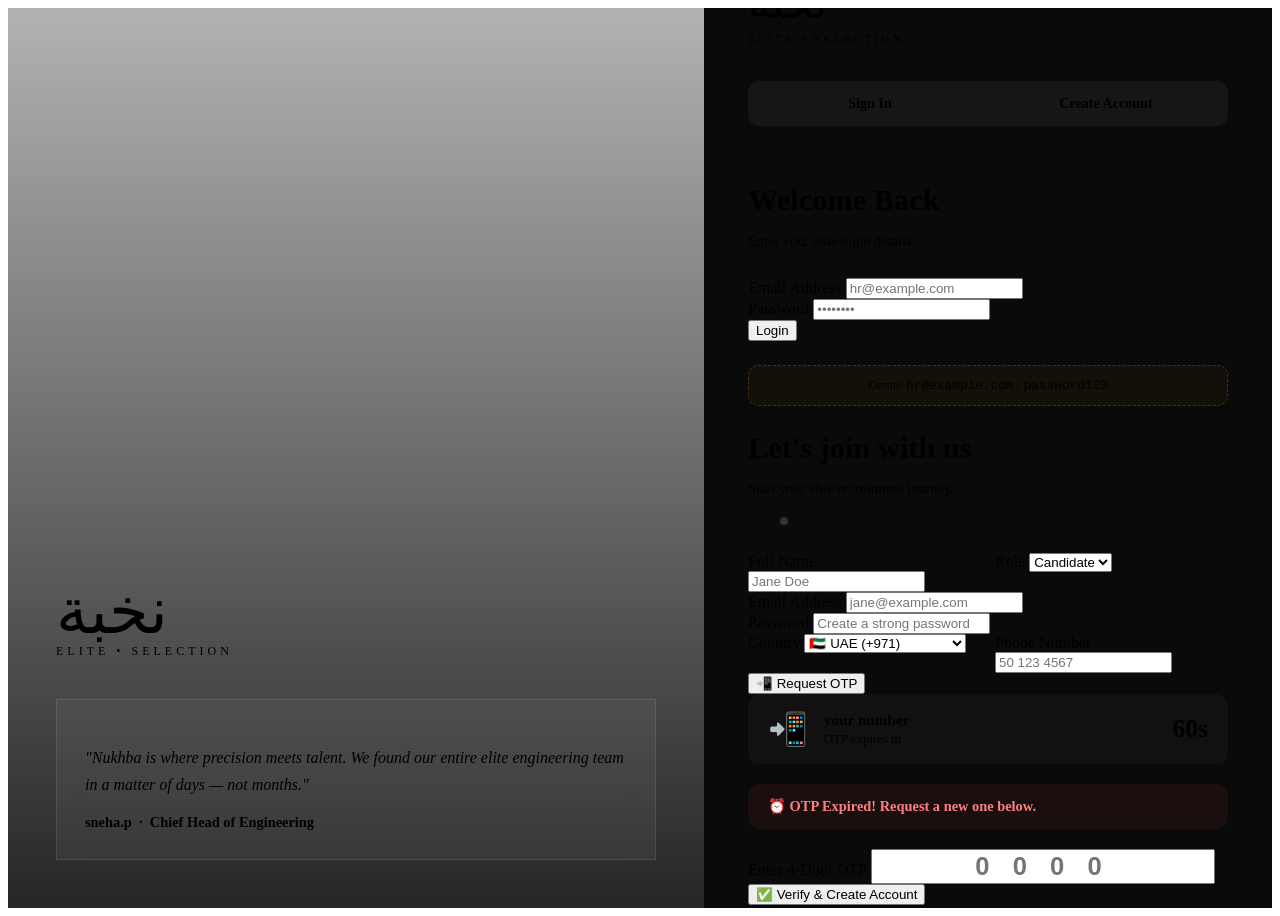
==== frontend/web/index.html @ b99f59ed "Cleanup: Removed obsolete Streamlit files, temp files & root DB. Synced testimonial update to HTML f" ====
<!DOCTYPE html>
<html lang="en">
<head>
  <meta charset="UTF-8" />
  <meta name="viewport" content="width=device-width, initial-scale=1.0" />
  <title>Nukhba Elite — Sign In</title>
  <meta name="description" content="Nukhba Elite Recruitment — the world's most sophisticated talent intelligence platform." />
  <link rel="stylesheet" href="/web/css/style.css" />
  <style>
    body { display: flex; height: 100vh; overflow: hidden; }

    /* ─── LEFT PANE ─── */
    .split-left {
      flex: 1.4;
      background: url('/nukhba_bg.png') center/cover no-repeat;
      position: relative;
      display: flex;
      flex-direction: column;
      justify-content: flex-end;
      padding: 48px;
    }
    .split-left::after {
      content: '';
      position: absolute;
      inset: 0;
      background: linear-gradient(to bottom, rgba(0,0,0,0.3) 0%, rgba(0,0,0,0.85) 100%);
    }
    .left-content { position: relative; z-index: 1; }
    .left-logo { font-family: 'Amiri', serif; font-size: 4rem; color: var(--gold); line-height: 1; }
    .left-sub   { letter-spacing: 4px; font-size: 0.75rem; color: var(--text-dim); margin-bottom: 40px; }
    .testimonial {
      background: rgba(255,255,255,0.05);
      backdrop-filter: blur(12px);
      border: 1px solid rgba(255,255,255,0.1);
      border-radius: var(--radius);
      padding: 28px;
    }
    .testimonial p { font-size: 1rem; line-height: 1.7; color: var(--text); font-style: italic; }
    .testimonial-author { margin-top: 16px; color: var(--gold); font-weight: 700; font-size: 0.9rem; }

    /* ─── RIGHT PANE ─── */
    .split-right {
      width: 480px;
      min-width: 420px;
      background: #0a0a0a;
      display: flex;
      flex-direction: column;
      justify-content: center;
      padding: 48px 44px;
      overflow-y: auto;
      border-left: 1px solid var(--border);
    }
    .right-logo { font-family: 'Amiri', serif; font-size: 2.8rem; color: var(--gold); margin-bottom: 4px; }
    .right-sub  { font-size: 0.72rem; letter-spacing: 3px; color: var(--text-dim); margin-bottom: 36px; }

    /* ─── TABS ─── */
    .tab-bar {
      display: flex;
      background: #161616;
      border-radius: 12px;
      padding: 4px;
      margin-bottom: 32px;
      border: 1px solid var(--border);
    }
    .tab {
      flex: 1;
      padding: 10px;
      text-align: center;
      border-radius: 9px;
      cursor: pointer;
      font-size: 0.88rem;
      font-weight: 600;
      color: var(--text-dim);
      transition: all 0.25s;
    }
    .tab.active {
      background: linear-gradient(135deg, var(--gold), var(--gold-light));
      color: #000;
    }

    /* ─── OTP BANNER ─── */
    .otp-banner {
      display: flex;
      align-items: center;
      gap: 16px;
      background: #111;
      border: 1px solid var(--gold);
      border-radius: 12px;
      padding: 16px 20px;
      margin-bottom: 20px;
    }
    .otp-banner .otp-icon { font-size: 2rem; }
    .otp-banner .otp-info { flex: 1; }
    .otp-banner .otp-info small { color: var(--text-dim); font-size: 0.8rem; }
    .otp-banner .otp-info strong { color: var(--gold); font-size: 0.95rem; }
    #otp-timer {
      font-size: 1.6rem;
      font-weight: 900;
      color: var(--gold);
      font-variant-numeric: tabular-nums;
      min-width: 52px;
      text-align: right;
    }
    .otp-expired-banner {
      background: rgba(229,62,62,0.08);
      border: 1px solid var(--danger);
      border-radius: 12px;
      padding: 14px 20px;
      color: #fc8181;
      font-size: 0.9rem;
      font-weight: 600;
      margin-bottom: 20px;
    }

    /* ─── 2-COL GRID ─── */
    .form-cols { display: grid; grid-template-columns: 1fr 1fr; gap: 14px; }

    /* ─── PHONE ROW ─── */
    .phone-row { display: flex; gap: 10px; }
    .phone-row select { flex: 0 0 160px; }
    .phone-row input  { flex: 1; }

    /* ─── STEP DOTS ─── */
    .steps {
      display: flex;
      align-items: center;
      gap: 8px;
      margin-bottom: 28px;
    }
    .step-dot {
      width: 8px; height: 8px;
      border-radius: 50%;
      background: #333;
      transition: all 0.3s;
    }
    .step-dot.active { background: var(--gold); width: 24px; border-radius: 4px; }
    .step-dot.done   { background: var(--success); }

    /* ─── DEMO HINT ─── */
    .demo-hint {
      text-align: center;
      margin-top: 24px;
      padding: 12px;
      background: rgba(184,134,11,0.05);
      border: 1px dashed rgba(184,134,11,0.3);
      border-radius: 10px;
      font-size: 0.8rem;
      color: var(--text-dim);
    }
    .demo-hint code { color: var(--gold); background: transparent; }
  </style>
</head>
<body>

<!-- ═══════════════════════════════ LEFT PANE ══════════════════════════════ -->
<div class="split-left">
  <div class="left-content">
    <div class="left-logo">نخبة</div>
    <div class="left-sub">ELITE • SELECTION</div>
    <div class="testimonial">
      <p>"Nukhba is where precision meets talent. We found our entire elite engineering team in a matter of days — not months."</p>
      <div class="testimonial-author">sneha.p &nbsp;·&nbsp; Chief Head of Engineering</div>
    </div>
  </div>
</div>

<!-- ═══════════════════════════════ RIGHT PANE ══════════════════════════════ -->
<div class="split-right">
  <div class="right-logo">نخبة</div>
  <div class="right-sub">ELITE • SELECTION</div>

  <!-- Tab Bar -->
  <div class="tab-bar">
    <div class="tab active" id="tab-signin" onclick="switchTab('signin')">Sign In</div>
    <div class="tab"        id="tab-register" onclick="switchTab('register')">Create Account</div>
  </div>

  <!-- ── SIGN IN FORM ── -->
  <div id="panel-signin">
    <h2 style="font-size:1.9rem;font-weight:900;margin-bottom:6px">Welcome Back</h2>
    <p class="text-dim" style="margin-bottom:28px;font-size:.9rem">Enter your elite login details.</p>

    <div class="form-group">
      <label>Email Address</label>
      <input type="email" id="login-email" placeholder="hr@example.com" />
    </div>
    <div class="form-group">
      <label>Password</label>
      <input type="password" id="login-password" placeholder="••••••••" />
    </div>

    <button class="btn btn-primary" id="btn-login" onclick="doLogin()">Login</button>

    <div class="demo-hint">
      Demo: <code>hr@example.com</code> / <code>password123</code>
    </div>
  </div>

  <!-- ── REGISTER — STEP 1 ── -->
  <div id="panel-register" class="hidden">
    <h2 style="font-size:1.9rem;font-weight:900;margin-bottom:6px">Let's join with us</h2>
    <p class="text-dim" style="margin-bottom:20px;font-size:.9rem">Start your elite recruitment journey.</p>

    <!-- Step indicator -->
    <div class="steps">
      <div class="step-dot active" id="dot-1"></div>
      <div class="step-dot"        id="dot-2"></div>
    </div>

    <!-- STEP 1 — Profile -->
    <div id="reg-step-1">
      <div class="form-cols">
        <div class="form-group">
          <label>Full Name</label>
          <input type="text" id="reg-name" placeholder="Jane Doe" />
        </div>
        <div class="form-group">
          <label>Role</label>
          <select id="reg-role">
            <option>Candidate</option>
            <option>HR</option>
            <option>Admin</option>
          </select>
        </div>
      </div>
      <div class="form-group">
        <label>Email Address</label>
        <input type="email" id="reg-email" placeholder="jane@example.com" />
      </div>
      <div class="form-group">
        <label>Password</label>
        <input type="password" id="reg-password" placeholder="Create a strong password" />
      </div>

      <div class="form-cols">
        <div class="form-group">
          <label>Country</label>
          <select id="reg-country">
            <option value="United Arab Emirates|+971|🇦🇪">🇦🇪 UAE (+971)</option>
            <option value="Saudi Arabia|+966|🇸🇦">🇸🇦 Saudi Arabia (+966)</option>
            <option value="Qatar|+974|🇶🇦">🇶🇦 Qatar (+974)</option>
            <option value="Oman|+968|🇴🇲">🇴🇲 Oman (+968)</option>
            <option value="Kuwait|+965|🇰🇼">🇰🇼 Kuwait (+965)</option>
            <option value="Bahrain|+973|🇧🇭">🇧🇭 Bahrain (+973)</option>
            <option value="United States|+1|🇺🇸">🇺🇸 USA (+1)</option>
            <option value="United Kingdom|+44|🇬🇧">🇬🇧 UK (+44)</option>
            <option value="India|+91|🇮🇳">🇮🇳 India (+91)</option>
            <option value="Pakistan|+92|🇵🇰">🇵🇰 Pakistan (+92)</option>
            <option value="Jordan|+962|🇯🇴">🇯🇴 Jordan (+962)</option>
          </select>
        </div>
        <div class="form-group">
          <label>Phone Number</label>
          <input type="tel" id="reg-phone" placeholder="50 123 4567" />
        </div>
      </div>

      <button class="btn btn-primary" id="btn-request-otp" onclick="requestOtp()">
        📲 Request OTP
      </button>
    </div>

    <!-- STEP 2 — OTP Verification -->
    <div id="reg-step-2" class="hidden">

      <!-- Active countdown -->
      <div class="otp-banner" id="otp-active">
        <div class="otp-icon">📲</div>
        <div class="otp-info">
          <strong id="otp-phone-display">your number</strong><br>
          <small>OTP expires in</small>
        </div>
        <div id="otp-timer">60s</div>
      </div>

      <!-- Expired -->
      <div class="otp-expired-banner hidden" id="otp-expired">
        ⏰ <strong>OTP Expired!</strong> Request a new one below.
      </div>

      <div class="form-group">
        <label>Enter 4-Digit OTP</label>
        <input type="text" id="otp-input" placeholder="0 0 0 0" maxlength="4"
               style="font-size:1.6rem;letter-spacing:8px;text-align:center;font-weight:900" />
      </div>

      <button class="btn btn-primary"  id="btn-verify"  onclick="verifyOtp()">✅ Verify &amp; Create Account</button>
      <div style="height:10px"></div>
      <div style="display:flex;gap:10px;margin-top:4px">
        <button class="btn btn-ghost" id="btn-resend" onclick="requestOtp(true)" disabled>🔄 Resend OTP</button>
        <button class="btn btn-ghost" onclick="goToStep1()">← Go Back</button>
      </div>
    </div>
  </div>
  <!-- end register -->
</div>

<div id="toast-container"></div>
<script src="/web/js/app.js"></script>
<script>
  // ── Redirect if already logged in ──
  const me = session.get();
  if (me) redirectByRole(me);

  function redirectByRole(u) {
    if (u.role === 'HR' || u.role === 'Admin') window.location.href = '/pages/hr.html';
    else window.location.href = '/pages/candidate.html';
  }

  // ── Tab switch ──
  function switchTab(tab) {
    document.getElementById('panel-signin').classList.toggle('hidden', tab !== 'signin');
    document.getElementById('panel-register').classList.toggle('hidden', tab !== 'register');
    document.getElementById('tab-signin').classList.toggle('active', tab === 'signin');
    document.getElementById('tab-register').classList.toggle('active', tab === 'register');
  }

  // ── Login ──
  async function doLogin() {
    const btn = document.getElementById('btn-login');
    const email = document.getElementById('login-email').value.trim();
    const pwd   = document.getElementById('login-password').value;
    if (!email || !pwd) return showToast('Please fill in all fields', 'error');
    setLoading(btn, true);
    try {
      const user = await api('POST', '/users/login', { name:'', email, password:pwd, role:'' });
      session.set(user);
      showToast(`Welcome back, ${user.name}! 💎`, 'success');
      setTimeout(() => redirectByRole(user), 800);
    } catch(e) {
      showToast(e.message || 'Invalid credentials', 'error');
    } finally { setLoading(btn, false); }
  }

  // ── Request OTP ──
  let regData = {};
  async function requestOtp(isResend = false) {
    const btn = document.getElementById(isResend ? 'btn-resend' : 'btn-request-otp');
    if (!isResend) {
      const name     = document.getElementById('reg-name').value.trim();
      const role     = document.getElementById('reg-role').value;
      const email    = document.getElementById('reg-email').value.trim();
      const password = document.getElementById('reg-password').value;
      const country  = document.getElementById('reg-country').value;
      const phone    = document.getElementById('reg-phone').value.trim();
      const [cName, cCode] = country.split('|');
      if (!name||!email||!password||!phone) return showToast('Please fill all fields', 'error');
      regData = { name, email, password, role, country: `${cName} ${cCode}`, phone: `${cCode}${phone}` };
    }

    setLoading(btn, true);
    try {
      const res = await api('POST', '/users/request-otp', null, { email: regData.email, phone: regData.phone });
      regData._otp = res.otp;
      document.getElementById('otp-phone-display').textContent = regData.phone;

      // Show step 2
      document.getElementById('reg-step-1').classList.add('hidden');
      document.getElementById('reg-step-2').classList.remove('hidden');
      document.getElementById('otp-active').classList.remove('hidden');
      document.getElementById('otp-expired').classList.add('hidden');
      document.getElementById('btn-verify').disabled = false;
      document.getElementById('btn-resend').disabled = true;
      document.getElementById('otp-input').value = '';
      document.getElementById('otp-timer').style.color = 'var(--gold)';

      // Update step dots
      document.getElementById('dot-1').classList.remove('active');
      document.getElementById('dot-1').classList.add('done');
      document.getElementById('dot-2').classList.add('active');

      startOtpCountdown(60, () => {});
      showToast('OTP sent to ' + regData.phone + ' 📲', 'success');
    } catch(e) {
      showToast('Failed to send OTP: ' + e.message, 'error');
    } finally { setLoading(btn, false); }
  }

  // ── Verify OTP ──
  async function verifyOtp() {
    const btn = document.getElementById('btn-verify');
    const entered = document.getElementById('otp-input').value.trim();
    if (entered.length !== 4) return showToast('Enter the full 4-digit OTP', 'error');
    if (entered !== String(regData._otp)) return showToast('❌ Wrong OTP. Try again or resend.', 'error');

    setLoading(btn, true);
    try {
      const user = await api('POST', '/users/register', regData);
      showToast('🎉 Elite account created! Signing you in...', 'success');
      session.set(user);
      setTimeout(() => redirectByRole(user), 1200);
    } catch(e) {
      showToast(e.message || 'Registration failed', 'error');
    } finally { setLoading(btn, false); }
  }

  function goToStep1() {
    document.getElementById('reg-step-2').classList.add('hidden');
    document.getElementById('reg-step-1').classList.remove('hidden');
    document.getElementById('dot-1').classList.remove('done');
    document.getElementById('dot-1').classList.add('active');
    document.getElementById('dot-2').classList.remove('active');
  }

  // Enter key shortcuts
  document.addEventListener('keydown', e => {
    if (e.key === 'Enter') {
      if (!document.getElementById('panel-signin').classList.contains('hidden')) doLogin();
    }
  });
</script>
</body>
</html>
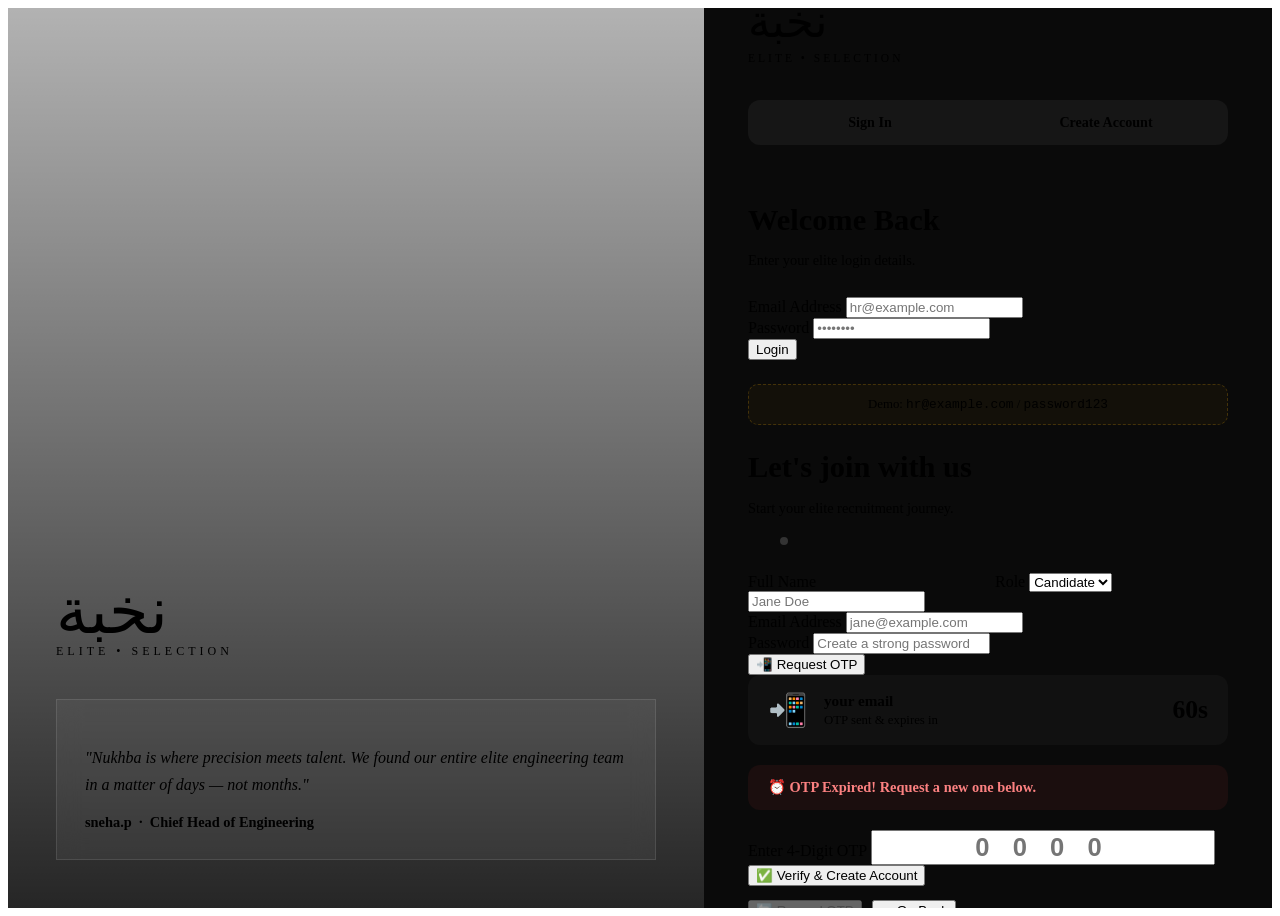
==== commit acb6da0a: "Streamlined Registration: Removed Country and Phone fields for a faster email-only flow 🧼💎🚿🚀" ====
--- a/frontend/web/index.html
+++ b/frontend/web/index.html
@@ -232,29 +232,6 @@
         <input type="password" id="reg-password" placeholder="Create a strong password" />
       </div>
 
-      <div class="form-cols">
-        <div class="form-group">
-          <label>Country</label>
-          <select id="reg-country">
-            <option value="United Arab Emirates|+971|🇦🇪">🇦🇪 UAE (+971)</option>
-            <option value="Saudi Arabia|+966|🇸🇦">🇸🇦 Saudi Arabia (+966)</option>
-            <option value="Qatar|+974|🇶🇦">🇶🇦 Qatar (+974)</option>
-            <option value="Oman|+968|🇴🇲">🇴🇲 Oman (+968)</option>
-            <option value="Kuwait|+965|🇰🇼">🇰🇼 Kuwait (+965)</option>
-            <option value="Bahrain|+973|🇧🇭">🇧🇭 Bahrain (+973)</option>
-            <option value="United States|+1|🇺🇸">🇺🇸 USA (+1)</option>
-            <option value="United Kingdom|+44|🇬🇧">🇬🇧 UK (+44)</option>
-            <option value="India|+91|🇮🇳">🇮🇳 India (+91)</option>
-            <option value="Pakistan|+92|🇵🇰">🇵🇰 Pakistan (+92)</option>
-            <option value="Jordan|+962|🇯🇴">🇯🇴 Jordan (+962)</option>
-          </select>
-        </div>
-        <div class="form-group">
-          <label>Phone Number</label>
-          <input type="tel" id="reg-phone" placeholder="50 123 4567" />
-        </div>
-      </div>
-
       <button class="btn btn-primary" id="btn-request-otp" onclick="requestOtp()">
         📲 Request OTP
       </button>
@@ -267,8 +244,8 @@
       <div class="otp-banner" id="otp-active">
         <div class="otp-icon">📲</div>
         <div class="otp-info">
-          <strong id="otp-phone-display">your number</strong><br>
-          <small>OTP expires in</small>
+          <strong id="otp-email-display">your email</strong><br>
+          <small>OTP sent & expires in</small>
         </div>
         <div id="otp-timer">60s</div>
       </div>
@@ -341,18 +318,15 @@
       const role     = document.getElementById('reg-role').value;
       const email    = document.getElementById('reg-email').value.trim();
       const password = document.getElementById('reg-password').value;
-      const country  = document.getElementById('reg-country').value;
-      const phone    = document.getElementById('reg-phone').value.trim();
-      const [cName, cCode] = country.split('|');
-      if (!name||!email||!password||!phone) return showToast('Please fill all fields', 'error');
-      regData = { name, email, password, role, country: `${cName} ${cCode}`, phone: `${cCode}${phone}` };
+      if (!name||!email||!password) return showToast('Please fill all fields', 'error');
+      regData = { name, email, password, role };
     }
 
     setLoading(btn, true);
     try {
-      const res = await api('POST', '/users/request-otp', null, { email: regData.email, phone: regData.phone });
+      const res = await api('POST', '/users/request-otp', null, { email: regData.email });
       regData._otp = res.otp;
-      document.getElementById('otp-phone-display').textContent = regData.phone;
+      document.getElementById('otp-email-display').textContent = regData.email;
 
       // Show step 2
       document.getElementById('reg-step-1').classList.add('hidden');
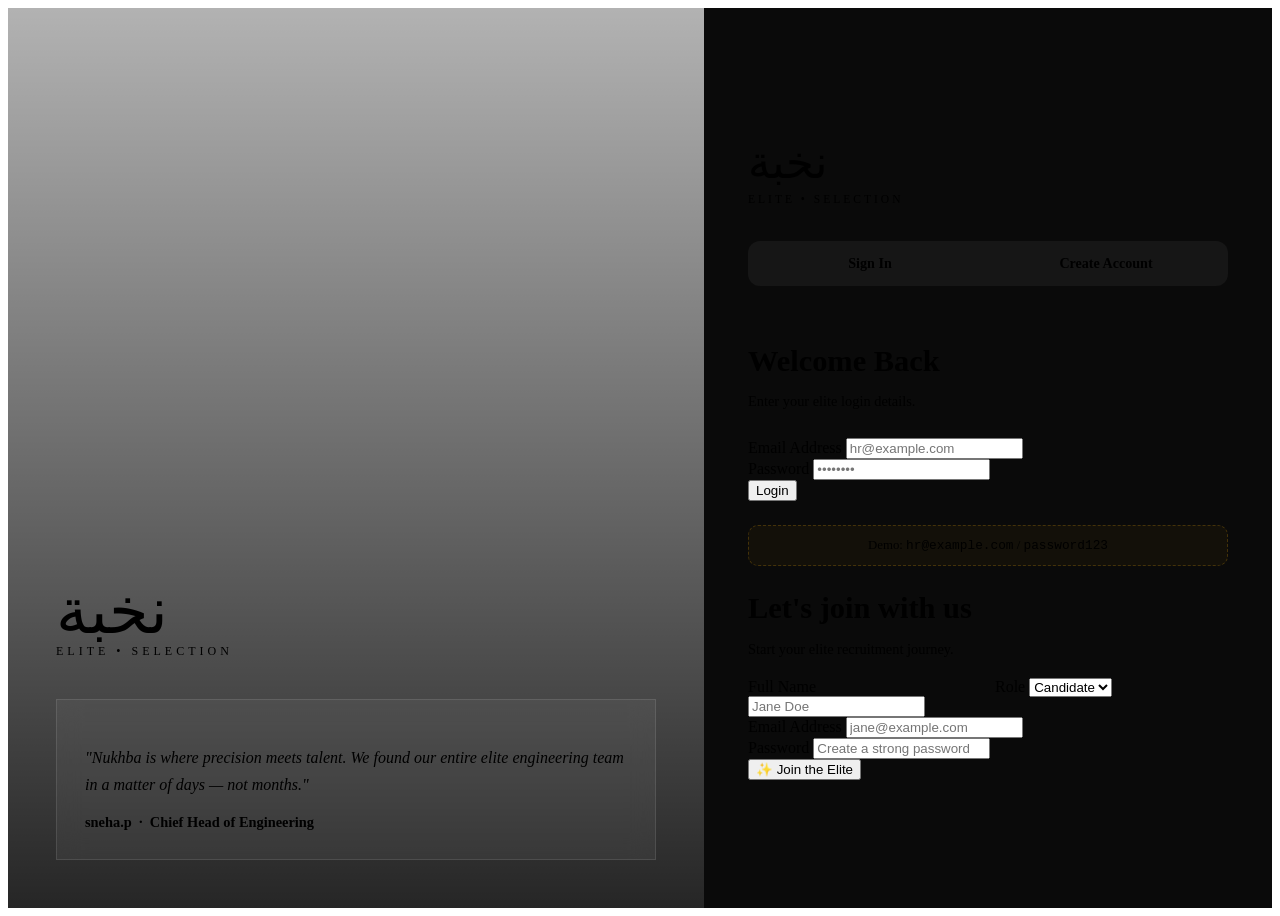
==== commit c4ccd31a: "Ultimate Registration Simplicity: Removed OTP step. Registration is now instant! ⚡💎🧼🚀" ====
--- a/frontend/web/index.html
+++ b/frontend/web/index.html
@@ -200,12 +200,6 @@
   <div id="panel-register" class="hidden">
     <h2 style="font-size:1.9rem;font-weight:900;margin-bottom:6px">Let's join with us</h2>
     <p class="text-dim" style="margin-bottom:20px;font-size:.9rem">Start your elite recruitment journey.</p>
-
-    <!-- Step indicator -->
-    <div class="steps">
-      <div class="step-dot active" id="dot-1"></div>
-      <div class="step-dot"        id="dot-2"></div>
-    </div>
 
     <!-- STEP 1 — Profile -->
     <div id="reg-step-1">
@@ -232,41 +226,9 @@
         <input type="password" id="reg-password" placeholder="Create a strong password" />
       </div>
 
-      <button class="btn btn-primary" id="btn-request-otp" onclick="requestOtp()">
-        📲 Request OTP
+      <button class="btn btn-primary" id="btn-register-direct" onclick="doRegister()">
+        ✨ Join the Elite
       </button>
-    </div>
-
-    <!-- STEP 2 — OTP Verification -->
-    <div id="reg-step-2" class="hidden">
-
-      <!-- Active countdown -->
-      <div class="otp-banner" id="otp-active">
-        <div class="otp-icon">📲</div>
-        <div class="otp-info">
-          <strong id="otp-email-display">your email</strong><br>
-          <small>OTP sent & expires in</small>
-        </div>
-        <div id="otp-timer">60s</div>
-      </div>
-
-      <!-- Expired -->
-      <div class="otp-expired-banner hidden" id="otp-expired">
-        ⏰ <strong>OTP Expired!</strong> Request a new one below.
-      </div>
-
-      <div class="form-group">
-        <label>Enter 4-Digit OTP</label>
-        <input type="text" id="otp-input" placeholder="0 0 0 0" maxlength="4"
-               style="font-size:1.6rem;letter-spacing:8px;text-align:center;font-weight:900" />
-      </div>
-
-      <button class="btn btn-primary"  id="btn-verify"  onclick="verifyOtp()">✅ Verify &amp; Create Account</button>
-      <div style="height:10px"></div>
-      <div style="display:flex;gap:10px;margin-top:4px">
-        <button class="btn btn-ghost" id="btn-resend" onclick="requestOtp(true)" disabled>🔄 Resend OTP</button>
-        <button class="btn btn-ghost" onclick="goToStep1()">← Go Back</button>
-      </div>
     </div>
   </div>
   <!-- end register -->
@@ -309,58 +271,20 @@
     } finally { setLoading(btn, false); }
   }
 
-  // ── Request OTP ──
-  let regData = {};
-  async function requestOtp(isResend = false) {
-    const btn = document.getElementById(isResend ? 'btn-resend' : 'btn-request-otp');
-    if (!isResend) {
-      const name     = document.getElementById('reg-name').value.trim();
-      const role     = document.getElementById('reg-role').value;
-      const email    = document.getElementById('reg-email').value.trim();
-      const password = document.getElementById('reg-password').value;
-      if (!name||!email||!password) return showToast('Please fill all fields', 'error');
-      regData = { name, email, password, role };
-    }
+  // ── Direct Registration ──
+  async function doRegister() {
+    const btn = document.getElementById('btn-register-direct');
+    const name     = document.getElementById('reg-name').value.trim();
+    const role     = document.getElementById('reg-role').value;
+    const email    = document.getElementById('reg-email').value.trim();
+    const password = document.getElementById('reg-password').value;
+
+    if (!name || !email || !password) return showToast('Please fill all fields', 'error');
 
     setLoading(btn, true);
     try {
-      const res = await api('POST', '/users/request-otp', null, { email: regData.email });
-      regData._otp = res.otp;
-      document.getElementById('otp-email-display').textContent = regData.email;
-
-      // Show step 2
-      document.getElementById('reg-step-1').classList.add('hidden');
-      document.getElementById('reg-step-2').classList.remove('hidden');
-      document.getElementById('otp-active').classList.remove('hidden');
-      document.getElementById('otp-expired').classList.add('hidden');
-      document.getElementById('btn-verify').disabled = false;
-      document.getElementById('btn-resend').disabled = true;
-      document.getElementById('otp-input').value = '';
-      document.getElementById('otp-timer').style.color = 'var(--gold)';
-
-      // Update step dots
-      document.getElementById('dot-1').classList.remove('active');
-      document.getElementById('dot-1').classList.add('done');
-      document.getElementById('dot-2').classList.add('active');
-
-      startOtpCountdown(60, () => {});
-      showToast('OTP sent to ' + regData.phone + ' 📲', 'success');
-    } catch(e) {
-      showToast('Failed to send OTP: ' + e.message, 'error');
-    } finally { setLoading(btn, false); }
-  }
-
-  // ── Verify OTP ──
-  async function verifyOtp() {
-    const btn = document.getElementById('btn-verify');
-    const entered = document.getElementById('otp-input').value.trim();
-    if (entered.length !== 4) return showToast('Enter the full 4-digit OTP', 'error');
-    if (entered !== String(regData._otp)) return showToast('❌ Wrong OTP. Try again or resend.', 'error');
-
-    setLoading(btn, true);
-    try {
-      const user = await api('POST', '/users/register', regData);
-      showToast('🎉 Elite account created! Signing you in...', 'success');
+      const user = await api('POST', '/users/register', { name, email, password, role });
+      showToast('🎉 Elite account created! Welcome to Nukhba.', 'success');
       session.set(user);
       setTimeout(() => redirectByRole(user), 1200);
     } catch(e) {
@@ -368,14 +292,6 @@
     } finally { setLoading(btn, false); }
   }
 
-  function goToStep1() {
-    document.getElementById('reg-step-2').classList.add('hidden');
-    document.getElementById('reg-step-1').classList.remove('hidden');
-    document.getElementById('dot-1').classList.remove('done');
-    document.getElementById('dot-1').classList.add('active');
-    document.getElementById('dot-2').classList.remove('active');
-  }
-
   // Enter key shortcuts
   document.addEventListener('keydown', e => {
     if (e.key === 'Enter') {
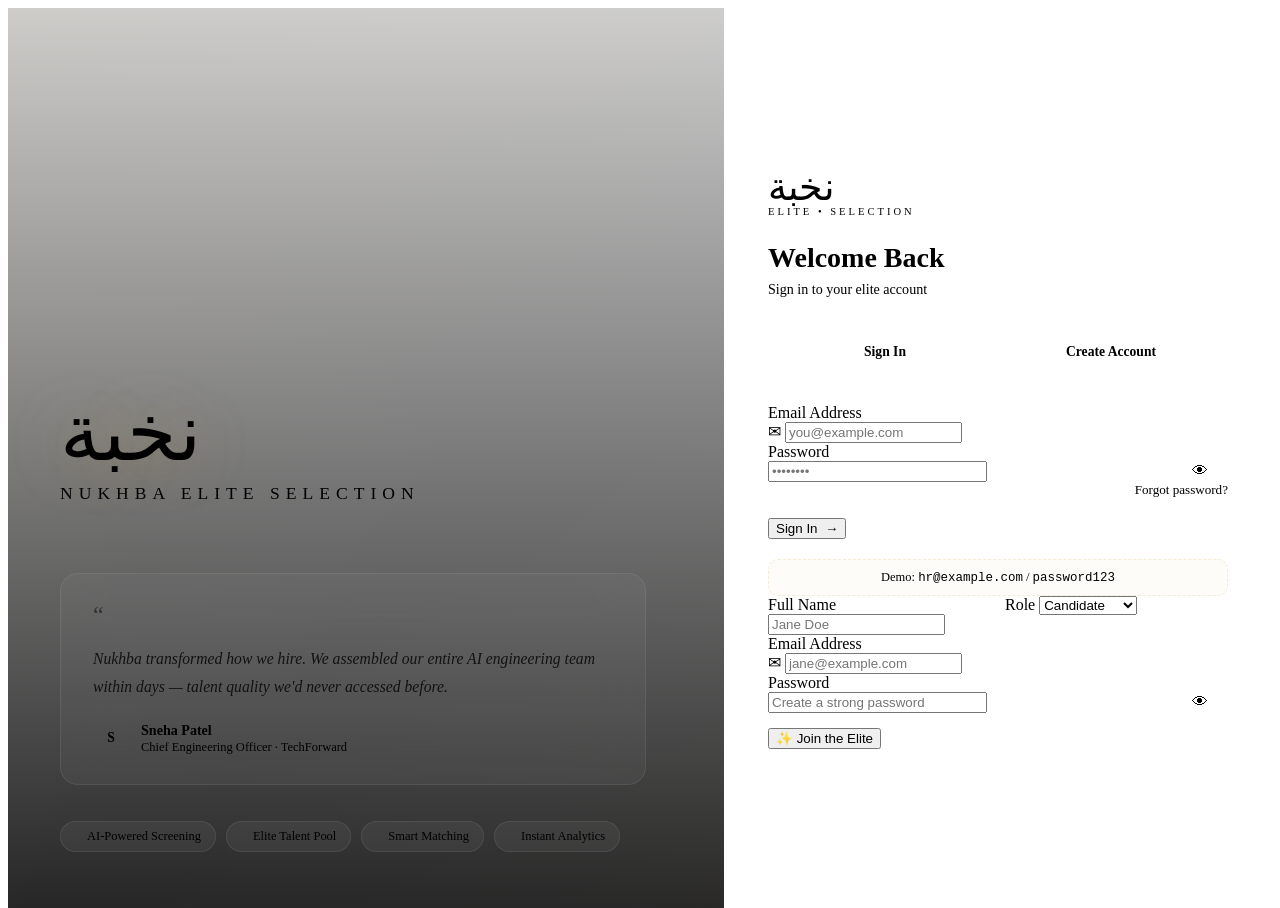
==== commit 7d578989: "Update project files" ====
--- a/frontend/web/index.html
+++ b/frontend/web/index.html
@@ -7,60 +7,190 @@
   <meta name="description" content="Nukhba Elite Recruitment — the world's most sophisticated talent intelligence platform." />
   <link rel="stylesheet" href="/web/css/style.css" />
   <style>
-    body { display: flex; height: 100vh; overflow: hidden; }
-
-    /* ─── LEFT PANE ─── */
+    /* ── PAGE-SPECIFIC: Full-screen split layout ── */
+    html, body { height: 100%; overflow: hidden; }
+    body { display: flex; }
+
+    /* ─── LEFT PANEL ─── */
     .split-left {
-      flex: 1.4;
-      background: url('/nukhba_bg.png') center/cover no-repeat;
+      flex: 1.3;
       position: relative;
       display: flex;
       flex-direction: column;
       justify-content: flex-end;
-      padding: 48px;
-    }
-    .split-left::after {
+      padding: 56px 52px;
+      overflow: hidden;
+    }
+    .left-bg {
+      position: absolute;
+      inset: 0;
+      background:
+        linear-gradient(to bottom, rgba(8,8,9,0.2) 0%, rgba(8,8,9,0.88) 100%),
+        url('/nukhba_bg.png') center/cover no-repeat;
+    }
+    /* Animated shimmer overlay */
+    .left-bg::after {
       content: '';
       position: absolute;
       inset: 0;
-      background: linear-gradient(to bottom, rgba(0,0,0,0.3) 0%, rgba(0,0,0,0.85) 100%);
+      background: linear-gradient(135deg,
+        rgba(201,168,76,0.04) 0%,
+        transparent 60%,
+        rgba(201,168,76,0.02) 100%);
+      animation: shimmer 8s ease-in-out infinite alternate;
+    }
+    @keyframes shimmer {
+      from { opacity: 0.5; }
+      to   { opacity: 1; }
     }
     .left-content { position: relative; z-index: 1; }
-    .left-logo { font-family: 'Amiri', serif; font-size: 4rem; color: var(--gold); line-height: 1; }
-    .left-sub   { letter-spacing: 4px; font-size: 0.75rem; color: var(--text-dim); margin-bottom: 40px; }
+
+    .brand-arabic {
+      font-family: 'Amiri', serif;
+      font-size: 5rem;
+      color: var(--gold);
+      line-height: 1;
+      text-shadow: 0 0 60px rgba(201,168,76,0.4);
+      animation: fadeUp 0.8s ease both;
+    }
+    .brand-en {
+      font-family: 'Playfair Display', serif;
+      font-size: 1.1rem;
+      font-weight: 400;
+      color: var(--text);
+      letter-spacing: 6px;
+      text-transform: uppercase;
+      margin: 10px 0 40px;
+      opacity: 0.7;
+      animation: fadeUp 0.8s 0.1s ease both;
+    }
+
+    /* Divider */
+    .left-divider {
+      width: 48px;
+      height: 1px;
+      background: var(--gold);
+      margin-bottom: 28px;
+      animation: fadeUp 0.8s 0.2s ease both;
+    }
+
+    /* Testimonial card */
     .testimonial {
+      background: rgba(255,255,255,0.04);
+      backdrop-filter: blur(20px);
+      -webkit-backdrop-filter: blur(20px);
+      border: 1px solid rgba(255,255,255,0.08);
+      border-radius: 18px;
+      padding: 28px 32px;
+      max-width: 520px;
+      animation: fadeUp 0.8s 0.3s ease both;
+    }
+    .testimonial-quote {
+      font-size: 1.5rem;
+      color: var(--gold);
+      font-family: 'Playfair Display', serif;
+      margin-bottom: 10px;
+      opacity: 0.5;
+    }
+    .testimonial p {
+      font-size: 0.98rem;
+      line-height: 1.75;
+      color: var(--text);
+      font-style: italic;
+      opacity: 0.8;
+    }
+    .testimonial-author {
+      display: flex;
+      align-items: center;
+      gap: 12px;
+      margin-top: 20px;
+    }
+    .author-avatar {
+      width: 36px; height: 36px;
+      border-radius: 50%;
+      background: linear-gradient(135deg, var(--gold), var(--gold-dark));
+      display: flex; align-items: center; justify-content: center;
+      font-weight: 900; color: #000; font-size: 0.85rem;
+    }
+    .author-info { line-height: 1.3; }
+    .author-name  { font-size: 0.88rem; color: var(--gold); font-weight: 700; }
+    .author-title { font-size: 0.78rem; color: var(--text-dim); }
+
+    /* Feature pills */
+    .feature-pills {
+      display: flex;
+      gap: 10px;
+      flex-wrap: wrap;
+      margin-top: 36px;
+      animation: fadeUp 0.8s 0.4s ease both;
+    }
+    .pill {
+      display: flex;
+      align-items: center;
+      gap: 6px;
+      padding: 7px 14px;
       background: rgba(255,255,255,0.05);
-      backdrop-filter: blur(12px);
-      border: 1px solid rgba(255,255,255,0.1);
-      border-radius: var(--radius);
-      padding: 28px;
-    }
-    .testimonial p { font-size: 1rem; line-height: 1.7; color: var(--text); font-style: italic; }
-    .testimonial-author { margin-top: 16px; color: var(--gold); font-weight: 700; font-size: 0.9rem; }
-
-    /* ─── RIGHT PANE ─── */
+      border: 1px solid rgba(255,255,255,0.08);
+      border-radius: 100px;
+      font-size: 0.78rem;
+      color: var(--text-dim);
+    }
+    .pill .dot { width: 6px; height: 6px; border-radius: 50%; background: var(--gold); }
+
+    /* ─── RIGHT PANEL ─── */
     .split-right {
-      width: 480px;
+      width: 460px;
       min-width: 420px;
-      background: #0a0a0a;
+      background: var(--dark);
       display: flex;
       flex-direction: column;
       justify-content: center;
       padding: 48px 44px;
       overflow-y: auto;
       border-left: 1px solid var(--border);
-    }
-    .right-logo { font-family: 'Amiri', serif; font-size: 2.8rem; color: var(--gold); margin-bottom: 4px; }
-    .right-sub  { font-size: 0.72rem; letter-spacing: 3px; color: var(--text-dim); margin-bottom: 36px; }
-
-    /* ─── TABS ─── */
+      position: relative;
+    }
+    /* Subtle gold accent line on right edge */
+    .split-right::before {
+      content: '';
+      position: absolute;
+      left: 0; top: 20%; bottom: 20%;
+      width: 1px;
+      background: linear-gradient(to bottom, transparent, var(--gold), transparent);
+      opacity: 0.5;
+    }
+
+    .form-header { margin-bottom: 32px; animation: fadeUp 0.6s ease both; }
+    .form-header .form-logo {
+      font-family: 'Amiri', serif;
+      font-size: 2.4rem;
+      color: var(--gold);
+      line-height: 1;
+    }
+    .form-header .form-logo-sub {
+      font-size: 0.66rem;
+      letter-spacing: 3px;
+      color: var(--text-muted);
+      text-transform: uppercase;
+      margin-bottom: 24px;
+    }
+    .form-title {
+      font-family: 'Playfair Display', serif;
+      font-size: 1.75rem;
+      font-weight: 700;
+      line-height: 1.2;
+      margin-bottom: 6px;
+    }
+    .form-desc { font-size: 0.88rem; color: var(--text-dim); }
+
+    /* ─── TAB BAR ─── */
     .tab-bar {
       display: flex;
-      background: #161616;
+      background: var(--card);
       border-radius: 12px;
       padding: 4px;
-      margin-bottom: 32px;
-      border: 1px solid var(--border);
+      margin-bottom: 30px;
+      border: 1px solid var(--border2);
     }
     .tab {
       flex: 1;
@@ -68,195 +198,350 @@
       text-align: center;
       border-radius: 9px;
       cursor: pointer;
-      font-size: 0.88rem;
+      font-size: 0.85rem;
       font-weight: 600;
       color: var(--text-dim);
-      transition: all 0.25s;
+      transition: all var(--transition);
+      user-select: none;
     }
     .tab.active {
-      background: linear-gradient(135deg, var(--gold), var(--gold-light));
+      background: linear-gradient(135deg, var(--gold-dark), var(--gold));
       color: #000;
-    }
-
-    /* ─── OTP BANNER ─── */
-    .otp-banner {
+      box-shadow: 0 2px 12px var(--gold-glow);
+    }
+
+    /* ─── PASSWORD TOGGLE ─── */
+    .pwd-wrap { position: relative; }
+    .pwd-wrap input { padding-right: 44px; }
+    .pwd-toggle {
+      position: absolute;
+      right: 14px; top: 50%;
+      transform: translateY(-50%);
+      background: none; border: none;
+      color: var(--text-muted);
+      cursor: pointer; font-size: 1rem;
+      transition: color var(--transition);
+    }
+    .pwd-toggle:hover { color: var(--gold); }
+
+    /* ─── STRENGTH BAR ─── */
+    .strength-bar {
+      display: flex;
+      gap: 4px;
+      margin-top: 8px;
+    }
+    .strength-seg {
+      flex: 1;
+      height: 3px;
+      border-radius: 2px;
+      background: var(--border2);
+      transition: background 0.3s;
+    }
+    .strength-text {
+      font-size: 0.75rem;
+      color: var(--text-muted);
+      margin-top: 4px;
+    }
+
+    /* ─── FORM COLS ─── */
+    .form-cols-2 { display: grid; grid-template-columns: 1fr 1fr; gap: 14px; }
+
+    /* ─── DIVIDER ─── */
+    .or-divider {
       display: flex;
       align-items: center;
-      gap: 16px;
-      background: #111;
-      border: 1px solid var(--gold);
-      border-radius: 12px;
-      padding: 16px 20px;
-      margin-bottom: 20px;
-    }
-    .otp-banner .otp-icon { font-size: 2rem; }
-    .otp-banner .otp-info { flex: 1; }
-    .otp-banner .otp-info small { color: var(--text-dim); font-size: 0.8rem; }
-    .otp-banner .otp-info strong { color: var(--gold); font-size: 0.95rem; }
-    #otp-timer {
-      font-size: 1.6rem;
-      font-weight: 900;
-      color: var(--gold);
-      font-variant-numeric: tabular-nums;
-      min-width: 52px;
-      text-align: right;
-    }
-    .otp-expired-banner {
-      background: rgba(229,62,62,0.08);
-      border: 1px solid var(--danger);
-      border-radius: 12px;
-      padding: 14px 20px;
-      color: #fc8181;
-      font-size: 0.9rem;
-      font-weight: 600;
-      margin-bottom: 20px;
-    }
-
-    /* ─── 2-COL GRID ─── */
-    .form-cols { display: grid; grid-template-columns: 1fr 1fr; gap: 14px; }
-
-    /* ─── PHONE ROW ─── */
-    .phone-row { display: flex; gap: 10px; }
-    .phone-row select { flex: 0 0 160px; }
-    .phone-row input  { flex: 1; }
-
-    /* ─── STEP DOTS ─── */
-    .steps {
-      display: flex;
-      align-items: center;
-      gap: 8px;
-      margin-bottom: 28px;
-    }
-    .step-dot {
-      width: 8px; height: 8px;
-      border-radius: 50%;
-      background: #333;
-      transition: all 0.3s;
-    }
-    .step-dot.active { background: var(--gold); width: 24px; border-radius: 4px; }
-    .step-dot.done   { background: var(--success); }
+      gap: 14px;
+      margin: 20px 0;
+      color: var(--text-muted);
+      font-size: 0.82rem;
+    }
+    .or-divider::before, .or-divider::after {
+      content: '';
+      flex: 1;
+      height: 1px;
+      background: var(--border2);
+    }
 
     /* ─── DEMO HINT ─── */
     .demo-hint {
       text-align: center;
-      margin-top: 24px;
-      padding: 12px;
-      background: rgba(184,134,11,0.05);
-      border: 1px dashed rgba(184,134,11,0.3);
+      margin-top: 20px;
+      padding: 10px 14px;
+      background: rgba(201,168,76,0.04);
+      border: 1px dashed rgba(201,168,76,0.2);
       border-radius: 10px;
-      font-size: 0.8rem;
-      color: var(--text-dim);
-    }
-    .demo-hint code { color: var(--gold); background: transparent; }
+      font-size: 0.78rem;
+      color: var(--text-muted);
+    }
+    .demo-hint code { color: var(--gold); background: none; font-size: inherit; }
+
+    /* ─── ANIMATIONS ─── */
+    @keyframes fadeUp {
+      from { opacity: 0; transform: translateY(20px); }
+      to   { opacity: 1; transform: translateY(0); }
+    }
+    .panel-enter {
+      animation: fadeUp 0.35s ease both;
+    }
+
+    /* ─── LOADING OVERLAY ─── */
+    #page-loader {
+      position: fixed; inset: 0;
+      background: var(--obsidian);
+      z-index: 9999;
+      display: flex;
+      align-items: center;
+      justify-content: center;
+      flex-direction: column;
+      gap: 20px;
+      transition: opacity 0.5s;
+    }
+    .loader-logo {
+      font-family: 'Amiri', serif;
+      font-size: 4rem;
+      color: var(--gold);
+      animation: pulse 1.5s ease-in-out infinite;
+    }
+    @keyframes pulse {
+      0%,100% { opacity: 1; }
+      50%      { opacity: 0.4; }
+    }
+    .loader-bar {
+      width: 120px; height: 2px;
+      background: var(--border2);
+      border-radius: 2px;
+      overflow: hidden;
+    }
+    .loader-bar-fill {
+      height: 100%;
+      background: linear-gradient(to right, var(--gold-dark), var(--gold));
+      animation: load 1.2s ease both;
+    }
+    @keyframes load {
+      from { width: 0; }
+      to   { width: 100%; }
+    }
+
+    @media (max-width: 900px) {
+      .split-left  { display: none; }
+      .split-right { width: 100%; min-width: unset; border-left: none; }
+      .split-right::before { display: none; }
+      html, body { overflow: auto; }
+      body { display: block; }
+      .split-right { min-height: 100vh; }
+    }
   </style>
 </head>
 <body>
 
-<!-- ═══════════════════════════════ LEFT PANE ══════════════════════════════ -->
+<!-- ═══════════ PAGE LOADER ═══════════ -->
+<div id="page-loader">
+  <div class="loader-logo">نخبة</div>
+  <div class="loader-bar"><div class="loader-bar-fill"></div></div>
+</div>
+
+<!-- ═══════════════ LEFT PANE ═══════════════ -->
 <div class="split-left">
+  <div class="left-bg"></div>
   <div class="left-content">
-    <div class="left-logo">نخبة</div>
-    <div class="left-sub">ELITE • SELECTION</div>
+
+    <div class="brand-arabic">نخبة</div>
+    <div class="brand-en">Nukhba Elite Selection</div>
+    <div class="left-divider"></div>
+
     <div class="testimonial">
-      <p>"Nukhba is where precision meets talent. We found our entire elite engineering team in a matter of days — not months."</p>
-      <div class="testimonial-author">sneha.p &nbsp;·&nbsp; Chief Head of Engineering</div>
-    </div>
+      <div class="testimonial-quote">&ldquo;</div>
+      <p>Nukhba transformed how we hire. We assembled our entire AI engineering team within days — talent quality we'd never accessed before.</p>
+      <div class="testimonial-author">
+        <div class="author-avatar">S</div>
+        <div class="author-info">
+          <div class="author-name">Sneha Patel</div>
+          <div class="author-title">Chief Engineering Officer · TechForward</div>
+        </div>
+      </div>
+    </div>
+
+    <div class="feature-pills">
+      <div class="pill"><span class="dot"></span>AI-Powered Screening</div>
+      <div class="pill"><span class="dot"></span>Elite Talent Pool</div>
+      <div class="pill"><span class="dot"></span>Smart Matching</div>
+      <div class="pill"><span class="dot"></span>Instant Analytics</div>
+    </div>
+
   </div>
 </div>
 
-<!-- ═══════════════════════════════ RIGHT PANE ══════════════════════════════ -->
+<!-- ═══════════════ RIGHT PANE ═══════════════ -->
 <div class="split-right">
-  <div class="right-logo">نخبة</div>
-  <div class="right-sub">ELITE • SELECTION</div>
+
+  <div class="form-header">
+    <div class="form-logo">نخبة</div>
+    <div class="form-logo-sub">Elite • Selection</div>
+    <div id="form-title-area">
+      <div class="form-title">Welcome Back</div>
+      <div class="form-desc text-dim">Sign in to your elite account</div>
+    </div>
+  </div>
 
   <!-- Tab Bar -->
   <div class="tab-bar">
-    <div class="tab active" id="tab-signin" onclick="switchTab('signin')">Sign In</div>
+    <div class="tab active" id="tab-signin"   onclick="switchTab('signin')">Sign In</div>
     <div class="tab"        id="tab-register" onclick="switchTab('register')">Create Account</div>
   </div>
 
-  <!-- ── SIGN IN FORM ── -->
-  <div id="panel-signin">
-    <h2 style="font-size:1.9rem;font-weight:900;margin-bottom:6px">Welcome Back</h2>
-    <p class="text-dim" style="margin-bottom:28px;font-size:.9rem">Enter your elite login details.</p>
-
+  <!-- ── SIGN IN ── -->
+  <div id="panel-signin" class="panel-enter">
     <div class="form-group">
       <label>Email Address</label>
-      <input type="email" id="login-email" placeholder="hr@example.com" />
-    </div>
+      <div class="input-icon-wrap">
+        <span class="icon">✉</span>
+        <input type="email" id="login-email" placeholder="you@example.com" autocomplete="email" />
+      </div>
+    </div>
+
     <div class="form-group">
       <label>Password</label>
-      <input type="password" id="login-password" placeholder="••••••••" />
-    </div>
-
-    <button class="btn btn-primary" id="btn-login" onclick="doLogin()">Login</button>
-
-    <div class="demo-hint">
+      <div class="pwd-wrap">
+        <input type="password" id="login-password" placeholder="••••••••" autocomplete="current-password" />
+        <button class="pwd-toggle" onclick="togglePwd('login-password',this)" title="Show password">👁</button>
+      </div>
+    </div>
+
+    <div style="display:flex;justify-content:flex-end;margin-bottom:20px">
+      <span style="font-size:.82rem;color:var(--text-dim);cursor:pointer" onclick="showToast('Password reset coming soon 🛠','info')">Forgot password?</span>
+    </div>
+
+    <button class="btn btn-primary" id="btn-login" onclick="doLogin()">
+      Sign In &nbsp;→
+    </button>
+
+    <div class="demo-hint" style="margin-top:20px">
       Demo: <code>hr@example.com</code> / <code>password123</code>
     </div>
   </div>
 
-  <!-- ── REGISTER — STEP 1 ── -->
-  <div id="panel-register" class="hidden">
-    <h2 style="font-size:1.9rem;font-weight:900;margin-bottom:6px">Let's join with us</h2>
-    <p class="text-dim" style="margin-bottom:20px;font-size:.9rem">Start your elite recruitment journey.</p>
-
-    <!-- STEP 1 — Profile -->
-    <div id="reg-step-1">
-      <div class="form-cols">
-        <div class="form-group">
-          <label>Full Name</label>
-          <input type="text" id="reg-name" placeholder="Jane Doe" />
-        </div>
-        <div class="form-group">
-          <label>Role</label>
-          <select id="reg-role">
-            <option>Candidate</option>
-            <option>HR</option>
-            <option>Admin</option>
-          </select>
-        </div>
-      </div>
+  <!-- ── REGISTER ── -->
+  <div id="panel-register" class="hidden panel-enter">
+    <div class="form-cols-2">
       <div class="form-group">
-        <label>Email Address</label>
-        <input type="email" id="reg-email" placeholder="jane@example.com" />
+        <label>Full Name</label>
+        <input type="text" id="reg-name" placeholder="Jane Doe" autocomplete="name" />
       </div>
       <div class="form-group">
-        <label>Password</label>
-        <input type="password" id="reg-password" placeholder="Create a strong password" />
-      </div>
-
-      <button class="btn btn-primary" id="btn-register-direct" onclick="doRegister()">
-        ✨ Join the Elite
-      </button>
-    </div>
+        <label>Role</label>
+        <select id="reg-role">
+          <option value="Candidate">Candidate</option>
+          <option value="HR">HR Manager</option>
+          <option value="Admin">Admin</option>
+        </select>
+      </div>
+    </div>
+
+    <div class="form-group">
+      <label>Email Address</label>
+      <div class="input-icon-wrap">
+        <span class="icon">✉</span>
+        <input type="email" id="reg-email" placeholder="jane@example.com" autocomplete="email" />
+      </div>
+    </div>
+
+    <div class="form-group">
+      <label>Password</label>
+      <div class="pwd-wrap">
+        <input type="password" id="reg-password" placeholder="Create a strong password"
+               oninput="updateStrength(this.value)" autocomplete="new-password" />
+        <button class="pwd-toggle" onclick="togglePwd('reg-password',this)" title="Show password">👁</button>
+      </div>
+      <div class="strength-bar">
+        <div class="strength-seg" id="s1"></div>
+        <div class="strength-seg" id="s2"></div>
+        <div class="strength-seg" id="s3"></div>
+        <div class="strength-seg" id="s4"></div>
+      </div>
+      <div class="strength-text" id="strength-label"></div>
+    </div>
+
+    <button class="btn btn-primary" id="btn-register" onclick="doRegister()">
+      ✨ Join the Elite
+    </button>
   </div>
-  <!-- end register -->
-</div>
+
+</div><!-- end split-right -->
 
 <div id="toast-container"></div>
 <script src="/web/js/app.js"></script>
 <script>
+  // ── Page load ──
+  window.addEventListener('load', () => {
+    setTimeout(() => {
+      const loader = document.getElementById('page-loader');
+      loader.style.opacity = '0';
+      setTimeout(() => loader.remove(), 500);
+    }, 900);
+  });
+
   // ── Redirect if already logged in ──
   const me = session.get();
   if (me) redirectByRole(me);
 
   function redirectByRole(u) {
-    if (u.role === 'HR' || u.role === 'Admin') window.location.href = '/pages/hr.html';
-    else window.location.href = '/pages/candidate.html';
+    if (u.role === 'HR' || u.role === 'Admin')
+      window.location.href = '/web/pages/hr.html';
+    else
+      window.location.href = '/web/pages/candidate.html';
   }
 
   // ── Tab switch ──
   function switchTab(tab) {
-    document.getElementById('panel-signin').classList.toggle('hidden', tab !== 'signin');
-    document.getElementById('panel-register').classList.toggle('hidden', tab !== 'register');
-    document.getElementById('tab-signin').classList.toggle('active', tab === 'signin');
-    document.getElementById('tab-register').classList.toggle('active', tab === 'register');
+    const signin   = document.getElementById('panel-signin');
+    const register = document.getElementById('panel-register');
+    const tS = document.getElementById('tab-signin');
+    const tR = document.getElementById('tab-register');
+    const titleArea = document.getElementById('form-title-area');
+
+    signin.classList.toggle('hidden', tab !== 'signin');
+    register.classList.toggle('hidden', tab !== 'register');
+    tS.classList.toggle('active', tab === 'signin');
+    tR.classList.toggle('active', tab === 'register');
+
+    if (tab === 'signin') {
+      titleArea.innerHTML = '<div class="form-title">Welcome Back</div><div class="form-desc text-dim">Sign in to your elite account</div>';
+    } else {
+      titleArea.innerHTML = '<div class="form-title">Join the Elite</div><div class="form-desc text-dim">Create your account and start your journey</div>';
+      register.classList.add('panel-enter');
+    }
+  }
+
+  // ── Password visibility ──
+  function togglePwd(id, btn) {
+    const inp = document.getElementById(id);
+    if (inp.type === 'password') { inp.type = 'text';  btn.textContent = '🙈'; }
+    else                          { inp.type = 'password'; btn.textContent = '👁'; }
+  }
+
+  // ── Password strength ──
+  function updateStrength(val) {
+    let score = 0;
+    if (val.length >= 8) score++;
+    if (/[A-Z]/.test(val)) score++;
+    if (/[0-9]/.test(val)) score++;
+    if (/[^A-Za-z0-9]/.test(val)) score++;
+
+    const colors = ['#e53e3e','#dd6b20','#d4a017','#38a169'];
+    const labels = ['Weak','Fair','Good','Strong'];
+
+    for (let i = 1; i <= 4; i++) {
+      const seg = document.getElementById('s'+i);
+      seg.style.background = i <= score ? colors[score-1] : 'rgba(255,255,255,0.06)';
+    }
+    const lbl = document.getElementById('strength-label');
+    lbl.textContent = val.length ? labels[score-1] || '' : '';
+    lbl.style.color = score ? colors[score-1] : 'var(--text-muted)';
   }
 
   // ── Login ──
   async function doLogin() {
-    const btn = document.getElementById('btn-login');
+    const btn   = document.getElementById('btn-login');
     const email = document.getElementById('login-email').value.trim();
     const pwd   = document.getElementById('login-password').value;
     if (!email || !pwd) return showToast('Please fill in all fields', 'error');
@@ -265,37 +550,40 @@
       const user = await api('POST', '/users/login', { name:'', email, password:pwd, role:'' });
       session.set(user);
       showToast(`Welcome back, ${user.name}! 💎`, 'success');
-      setTimeout(() => redirectByRole(user), 800);
+      setTimeout(() => redirectByRole(user), 900);
     } catch(e) {
       showToast(e.message || 'Invalid credentials', 'error');
     } finally { setLoading(btn, false); }
   }
 
-  // ── Direct Registration ──
+  // ── Register ──
   async function doRegister() {
-    const btn = document.getElementById('btn-register-direct');
+    const btn      = document.getElementById('btn-register');
     const name     = document.getElementById('reg-name').value.trim();
     const role     = document.getElementById('reg-role').value;
     const email    = document.getElementById('reg-email').value.trim();
     const password = document.getElementById('reg-password').value;
 
     if (!name || !email || !password) return showToast('Please fill all fields', 'error');
+    if (password.length < 6) return showToast('Password must be at least 6 characters', 'error');
 
     setLoading(btn, true);
     try {
       const user = await api('POST', '/users/register', { name, email, password, role });
+      session.set(user);
       showToast('🎉 Elite account created! Welcome to Nukhba.', 'success');
-      session.set(user);
       setTimeout(() => redirectByRole(user), 1200);
     } catch(e) {
       showToast(e.message || 'Registration failed', 'error');
     } finally { setLoading(btn, false); }
   }
 
-  // Enter key shortcuts
+  // ── Enter key shortcut ──
   document.addEventListener('keydown', e => {
     if (e.key === 'Enter') {
-      if (!document.getElementById('panel-signin').classList.contains('hidden')) doLogin();
+      const signinPanel = document.getElementById('panel-signin');
+      if (!signinPanel.classList.contains('hidden')) doLogin();
+      else doRegister();
     }
   });
 </script>
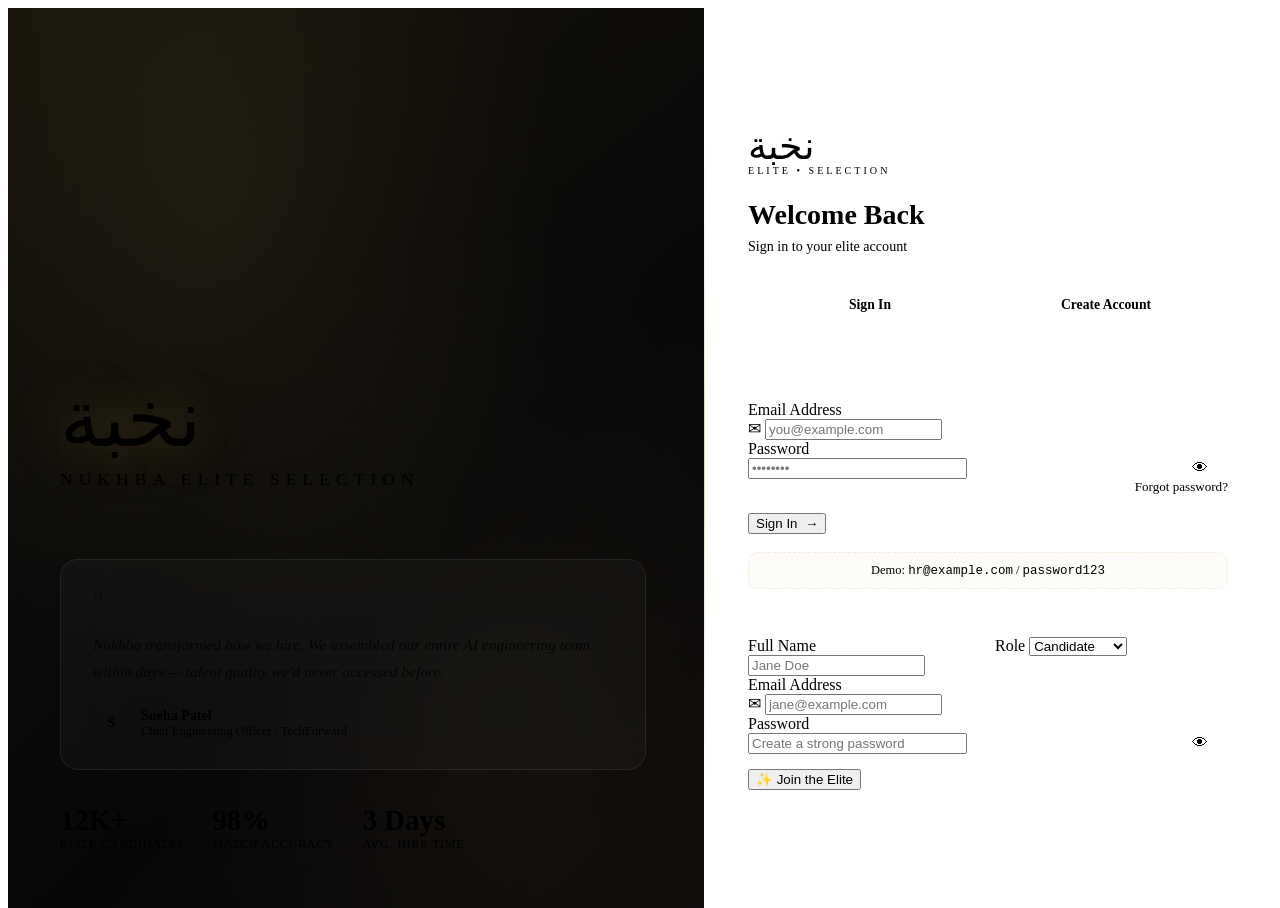
==== commit 4d55389d: "feat: Production ready with Google GSI Auth and Render config" ====
--- a/frontend/web/index.html
+++ b/frontend/web/index.html
@@ -4,10 +4,11 @@
   <meta charset="UTF-8" />
   <meta name="viewport" content="width=device-width, initial-scale=1.0" />
   <title>Nukhba Elite — Sign In</title>
-  <meta name="description" content="Nukhba Elite Recruitment — the world's most sophisticated talent intelligence platform." />
+  <meta name="description" content="Nukhba Elite Recruitment — the world's most sophisticated talent intelligence platform. Sign in or create your elite account." />
   <link rel="stylesheet" href="/web/css/style.css" />
+  <!-- Google Identity Services -->
+  <script src="https://accounts.google.com/gsi/client" async defer></script>
   <style>
-    /* ── PAGE-SPECIFIC: Full-screen split layout ── */
     html, body { height: 100%; overflow: hidden; }
     body { display: flex; }
 
@@ -20,28 +21,38 @@
       justify-content: flex-end;
       padding: 56px 52px;
       overflow: hidden;
+      background: #080809;
     }
     .left-bg {
       position: absolute;
       inset: 0;
       background:
-        linear-gradient(to bottom, rgba(8,8,9,0.2) 0%, rgba(8,8,9,0.88) 100%),
-        url('/nukhba_bg.png') center/cover no-repeat;
-    }
-    /* Animated shimmer overlay */
+        radial-gradient(ellipse at 30% 20%, rgba(201,168,76,0.08) 0%, transparent 50%),
+        radial-gradient(ellipse at 70% 80%, rgba(201,168,76,0.05) 0%, transparent 50%),
+        linear-gradient(160deg, #0d0b08 0%, #080809 50%, #060508 100%);
+    }
     .left-bg::after {
       content: '';
       position: absolute;
       inset: 0;
       background: linear-gradient(135deg,
-        rgba(201,168,76,0.04) 0%,
-        transparent 60%,
-        rgba(201,168,76,0.02) 100%);
+        rgba(201,168,76,0.05) 0%, transparent 60%, rgba(201,168,76,0.03) 100%);
       animation: shimmer 8s ease-in-out infinite alternate;
     }
+    /* Decorative grid lines */
+    .left-bg::before {
+      content: '';
+      position: absolute;
+      inset: 0;
+      background-image:
+        linear-gradient(rgba(201,168,76,0.04) 1px, transparent 1px),
+        linear-gradient(90deg, rgba(201,168,76,0.04) 1px, transparent 1px);
+      background-size: 60px 60px;
+      mask-image: radial-gradient(ellipse at center, rgba(0,0,0,0.4), transparent 70%);
+    }
     @keyframes shimmer {
-      from { opacity: 0.5; }
-      to   { opacity: 1; }
+      from { opacity: 0.4; }
+      to   { opacity: 1;   }
     }
     .left-content { position: relative; z-index: 1; }
 
@@ -61,11 +72,9 @@
       letter-spacing: 6px;
       text-transform: uppercase;
       margin: 10px 0 40px;
-      opacity: 0.7;
+      opacity: 0.6;
       animation: fadeUp 0.8s 0.1s ease both;
     }
-
-    /* Divider */
     .left-divider {
       width: 48px;
       height: 1px;
@@ -74,72 +83,37 @@
       animation: fadeUp 0.8s 0.2s ease both;
     }
 
-    /* Testimonial card */
+    /* Testimonial */
     .testimonial {
-      background: rgba(255,255,255,0.04);
+      background: rgba(255,255,255,0.03);
       backdrop-filter: blur(20px);
-      -webkit-backdrop-filter: blur(20px);
-      border: 1px solid rgba(255,255,255,0.08);
+      border: 1px solid rgba(255,255,255,0.07);
       border-radius: 18px;
       padding: 28px 32px;
       max-width: 520px;
       animation: fadeUp 0.8s 0.3s ease both;
     }
-    .testimonial-quote {
-      font-size: 1.5rem;
-      color: var(--gold);
-      font-family: 'Playfair Display', serif;
-      margin-bottom: 10px;
-      opacity: 0.5;
-    }
-    .testimonial p {
-      font-size: 0.98rem;
-      line-height: 1.75;
-      color: var(--text);
-      font-style: italic;
-      opacity: 0.8;
-    }
-    .testimonial-author {
+    .testimonial-quote { font-size: 1.5rem; color: var(--gold); font-family: 'Playfair Display', serif; margin-bottom: 10px; opacity: 0.4; }
+    .testimonial p { font-size: 0.97rem; line-height: 1.75; color: var(--text); font-style: italic; opacity: 0.75; }
+    .testimonial-author { display: flex; align-items: center; gap: 12px; margin-top: 20px; }
+    .author-avatar { width: 36px; height: 36px; border-radius: 50%; background: linear-gradient(135deg, var(--gold), var(--gold-dark)); display: flex; align-items: center; justify-content: center; font-weight: 900; color: #000; font-size: .85rem; }
+    .author-name  { font-size: 0.88rem; color: var(--gold); font-weight: 700; }
+    .author-title { font-size: 0.78rem; color: var(--text-muted); }
+
+    /* Stats row */
+    .stats-row {
       display: flex;
-      align-items: center;
-      gap: 12px;
-      margin-top: 20px;
-    }
-    .author-avatar {
-      width: 36px; height: 36px;
-      border-radius: 50%;
-      background: linear-gradient(135deg, var(--gold), var(--gold-dark));
-      display: flex; align-items: center; justify-content: center;
-      font-weight: 900; color: #000; font-size: 0.85rem;
-    }
-    .author-info { line-height: 1.3; }
-    .author-name  { font-size: 0.88rem; color: var(--gold); font-weight: 700; }
-    .author-title { font-size: 0.78rem; color: var(--text-dim); }
-
-    /* Feature pills */
-    .feature-pills {
-      display: flex;
-      gap: 10px;
-      flex-wrap: wrap;
+      gap: 28px;
       margin-top: 36px;
-      animation: fadeUp 0.8s 0.4s ease both;
-    }
-    .pill {
-      display: flex;
-      align-items: center;
-      gap: 6px;
-      padding: 7px 14px;
-      background: rgba(255,255,255,0.05);
-      border: 1px solid rgba(255,255,255,0.08);
-      border-radius: 100px;
-      font-size: 0.78rem;
-      color: var(--text-dim);
-    }
-    .pill .dot { width: 6px; height: 6px; border-radius: 50%; background: var(--gold); }
+      animation: fadeUp 0.8s 0.45s ease both;
+    }
+    .stat-item { text-align: left; }
+    .stat-num  { font-size: 1.8rem; font-weight: 900; color: var(--gold); line-height: 1; }
+    .stat-lbl  { font-size: 0.75rem; color: var(--text-muted); margin-top: 2px; text-transform: uppercase; letter-spacing: 0.8px; }
 
     /* ─── RIGHT PANEL ─── */
     .split-right {
-      width: 460px;
+      width: 480px;
       min-width: 420px;
       background: var(--dark);
       display: flex;
@@ -150,59 +124,33 @@
       border-left: 1px solid var(--border);
       position: relative;
     }
-    /* Subtle gold accent line on right edge */
     .split-right::before {
       content: '';
       position: absolute;
-      left: 0; top: 20%; bottom: 20%;
+      left: 0; top: 15%; bottom: 15%;
       width: 1px;
-      background: linear-gradient(to bottom, transparent, var(--gold), transparent);
-      opacity: 0.5;
-    }
-
-    .form-header { margin-bottom: 32px; animation: fadeUp 0.6s ease both; }
-    .form-header .form-logo {
-      font-family: 'Amiri', serif;
-      font-size: 2.4rem;
-      color: var(--gold);
-      line-height: 1;
-    }
-    .form-header .form-logo-sub {
-      font-size: 0.66rem;
-      letter-spacing: 3px;
-      color: var(--text-muted);
-      text-transform: uppercase;
-      margin-bottom: 24px;
-    }
-    .form-title {
-      font-family: 'Playfair Display', serif;
-      font-size: 1.75rem;
-      font-weight: 700;
-      line-height: 1.2;
-      margin-bottom: 6px;
-    }
-    .form-desc { font-size: 0.88rem; color: var(--text-dim); }
-
-    /* ─── TAB BAR ─── */
+      background: linear-gradient(to bottom, transparent, rgba(201,168,76,0.5), transparent);
+    }
+
+    .form-header { margin-bottom: 28px; animation: fadeUp 0.6s ease both; }
+    .form-logo     { font-family: 'Amiri', serif; font-size: 2.4rem; color: var(--gold); line-height: 1; }
+    .form-logo-sub { font-size: 0.63rem; letter-spacing: 3px; color: var(--text-muted); text-transform: uppercase; margin-bottom: 22px; }
+    .form-title    { font-family: 'Playfair Display', serif; font-size: 1.75rem; font-weight: 700; line-height: 1.2; margin-bottom: 6px; }
+    .form-desc     { font-size: 0.88rem; color: var(--text-dim); }
+
+    /* Tab bar */
     .tab-bar {
       display: flex;
       background: var(--card);
       border-radius: 12px;
       padding: 4px;
-      margin-bottom: 30px;
+      margin-bottom: 26px;
       border: 1px solid var(--border2);
     }
     .tab {
-      flex: 1;
-      padding: 10px;
-      text-align: center;
-      border-radius: 9px;
-      cursor: pointer;
-      font-size: 0.85rem;
-      font-weight: 600;
-      color: var(--text-dim);
-      transition: all var(--transition);
-      user-select: none;
+      flex: 1; padding: 10px; text-align: center; border-radius: 9px;
+      cursor: pointer; font-size: .85rem; font-weight: 600;
+      color: var(--text-dim); transition: all var(--transition); user-select: none;
     }
     .tab.active {
       background: linear-gradient(135deg, var(--gold-dark), var(--gold));
@@ -210,117 +158,76 @@
       box-shadow: 0 2px 12px var(--gold-glow);
     }
 
-    /* ─── PASSWORD TOGGLE ─── */
+    /* Google button container */
+    .google-btn-container {
+      width: 100%;
+      display: flex;
+      justify-content: center;
+      min-height: 44px;
+      margin-bottom: 4px;
+    }
+    .google-btn-container iframe {
+      border-radius: 10px !important;
+    }
+
+    /* Or divider (hidden until Google loads) */
+    .or-divider {
+      display: none; /* shown by JS after Google loads */
+      align-items: center;
+      gap: 14px;
+      margin: 14px 0;
+      color: var(--text-muted);
+      font-size: 0.8rem;
+    }
+    .or-divider::before, .or-divider::after {
+      content: ''; flex: 1; height: 1px; background: var(--border2);
+    }
+
+    /* Password toggle */
     .pwd-wrap { position: relative; }
     .pwd-wrap input { padding-right: 44px; }
     .pwd-toggle {
-      position: absolute;
-      right: 14px; top: 50%;
-      transform: translateY(-50%);
-      background: none; border: none;
-      color: var(--text-muted);
-      cursor: pointer; font-size: 1rem;
-      transition: color var(--transition);
+      position: absolute; right: 14px; top: 50%; transform: translateY(-50%);
+      background: none; border: none; color: var(--text-muted);
+      cursor: pointer; font-size: 1rem; transition: color var(--transition);
     }
     .pwd-toggle:hover { color: var(--gold); }
 
-    /* ─── STRENGTH BAR ─── */
-    .strength-bar {
-      display: flex;
-      gap: 4px;
-      margin-top: 8px;
-    }
-    .strength-seg {
-      flex: 1;
-      height: 3px;
-      border-radius: 2px;
-      background: var(--border2);
-      transition: background 0.3s;
-    }
-    .strength-text {
-      font-size: 0.75rem;
-      color: var(--text-muted);
-      margin-top: 4px;
-    }
-
-    /* ─── FORM COLS ─── */
+    /* Strength bar */
+    .strength-bar { display: flex; gap: 4px; margin-top: 8px; }
+    .strength-seg { flex: 1; height: 3px; border-radius: 2px; background: var(--border2); transition: background 0.3s; }
+    .strength-text { font-size: 0.74rem; color: var(--text-muted); margin-top: 4px; }
+
+    /* 2-col grid */
     .form-cols-2 { display: grid; grid-template-columns: 1fr 1fr; gap: 14px; }
 
-    /* ─── DIVIDER ─── */
-    .or-divider {
-      display: flex;
-      align-items: center;
-      gap: 14px;
-      margin: 20px 0;
-      color: var(--text-muted);
-      font-size: 0.82rem;
-    }
-    .or-divider::before, .or-divider::after {
-      content: '';
-      flex: 1;
-      height: 1px;
-      background: var(--border2);
-    }
-
-    /* ─── DEMO HINT ─── */
+    /* Demo hint */
     .demo-hint {
-      text-align: center;
-      margin-top: 20px;
-      padding: 10px 14px;
+      text-align: center; margin-top: 18px; padding: 10px 14px;
       background: rgba(201,168,76,0.04);
       border: 1px dashed rgba(201,168,76,0.2);
-      border-radius: 10px;
-      font-size: 0.78rem;
-      color: var(--text-muted);
+      border-radius: 10px; font-size: 0.78rem; color: var(--text-muted);
     }
     .demo-hint code { color: var(--gold); background: none; font-size: inherit; }
 
-    /* ─── ANIMATIONS ─── */
+    /* Animations */
     @keyframes fadeUp {
       from { opacity: 0; transform: translateY(20px); }
       to   { opacity: 1; transform: translateY(0); }
     }
-    .panel-enter {
-      animation: fadeUp 0.35s ease both;
-    }
-
-    /* ─── LOADING OVERLAY ─── */
+    .panel-enter { animation: fadeUp 0.35s ease both; }
+
+    /* Page loader */
     #page-loader {
-      position: fixed; inset: 0;
-      background: var(--obsidian);
-      z-index: 9999;
-      display: flex;
-      align-items: center;
-      justify-content: center;
-      flex-direction: column;
-      gap: 20px;
-      transition: opacity 0.5s;
-    }
-    .loader-logo {
-      font-family: 'Amiri', serif;
-      font-size: 4rem;
-      color: var(--gold);
-      animation: pulse 1.5s ease-in-out infinite;
-    }
-    @keyframes pulse {
-      0%,100% { opacity: 1; }
-      50%      { opacity: 0.4; }
-    }
-    .loader-bar {
-      width: 120px; height: 2px;
-      background: var(--border2);
-      border-radius: 2px;
-      overflow: hidden;
-    }
-    .loader-bar-fill {
-      height: 100%;
-      background: linear-gradient(to right, var(--gold-dark), var(--gold));
-      animation: load 1.2s ease both;
-    }
-    @keyframes load {
-      from { width: 0; }
-      to   { width: 100%; }
-    }
+      position: fixed; inset: 0; background: var(--obsidian);
+      z-index: 9999; display: flex; align-items: center; justify-content: center;
+      flex-direction: column; gap: 20px; transition: opacity 0.5s;
+    }
+    .loader-logo { font-family: 'Amiri', serif; font-size: 4rem; color: var(--gold); animation: pulse 1.5s ease-in-out infinite; }
+    @keyframes pulse { 0%,100% { opacity: 1; } 50% { opacity: 0.3; } }
+    .loader-bar { width: 120px; height: 2px; background: var(--border2); border-radius: 2px; overflow: hidden; }
+    .loader-bar-fill { height: 100%; background: linear-gradient(to right, var(--gold-dark), var(--gold)); animation: load 1.2s ease both; }
+    @keyframes load { from { width: 0; } to { width: 100%; } }
 
     @media (max-width: 900px) {
       .split-left  { display: none; }
@@ -334,13 +241,13 @@
 </head>
 <body>
 
-<!-- ═══════════ PAGE LOADER ═══════════ -->
+<!-- PAGE LOADER -->
 <div id="page-loader">
   <div class="loader-logo">نخبة</div>
   <div class="loader-bar"><div class="loader-bar-fill"></div></div>
 </div>
 
-<!-- ═══════════════ LEFT PANE ═══════════════ -->
+<!-- ═══ LEFT PANEL ═══ -->
 <div class="split-left">
   <div class="left-bg"></div>
   <div class="left-content">
@@ -354,24 +261,32 @@
       <p>Nukhba transformed how we hire. We assembled our entire AI engineering team within days — talent quality we'd never accessed before.</p>
       <div class="testimonial-author">
         <div class="author-avatar">S</div>
-        <div class="author-info">
+        <div>
           <div class="author-name">Sneha Patel</div>
           <div class="author-title">Chief Engineering Officer · TechForward</div>
         </div>
       </div>
     </div>
 
-    <div class="feature-pills">
-      <div class="pill"><span class="dot"></span>AI-Powered Screening</div>
-      <div class="pill"><span class="dot"></span>Elite Talent Pool</div>
-      <div class="pill"><span class="dot"></span>Smart Matching</div>
-      <div class="pill"><span class="dot"></span>Instant Analytics</div>
+    <div class="stats-row">
+      <div class="stat-item">
+        <div class="stat-num">12K+</div>
+        <div class="stat-lbl">Elite Candidates</div>
+      </div>
+      <div class="stat-item">
+        <div class="stat-num">98%</div>
+        <div class="stat-lbl">Match Accuracy</div>
+      </div>
+      <div class="stat-item">
+        <div class="stat-num">3 Days</div>
+        <div class="stat-lbl">Avg. Hire Time</div>
+      </div>
     </div>
 
   </div>
 </div>
 
-<!-- ═══════════════ RIGHT PANE ═══════════════ -->
+<!-- ═══ RIGHT PANEL ═══ -->
 <div class="split-right">
 
   <div class="form-header">
@@ -389,8 +304,13 @@
     <div class="tab"        id="tab-register" onclick="switchTab('register')">Create Account</div>
   </div>
 
-  <!-- ── SIGN IN ── -->
+  <!-- ── SIGN IN PANEL ── -->
   <div id="panel-signin" class="panel-enter">
+
+    <!-- Google Sign-In button (rendered by GSI JS) -->
+    <div class="google-btn-container" id="google-signin-btn"></div>
+    <div class="or-divider">or continue with email</div>
+
     <div class="form-group">
       <label>Email Address</label>
       <div class="input-icon-wrap">
@@ -407,21 +327,27 @@
       </div>
     </div>
 
-    <div style="display:flex;justify-content:flex-end;margin-bottom:20px">
-      <span style="font-size:.82rem;color:var(--text-dim);cursor:pointer" onclick="showToast('Password reset coming soon 🛠','info')">Forgot password?</span>
+    <div style="display:flex;justify-content:flex-end;margin-bottom:18px">
+      <span style="font-size:.82rem;color:var(--text-dim);cursor:pointer"
+            onclick="showToast('Password reset — contact admin','info')">Forgot password?</span>
     </div>
 
     <button class="btn btn-primary" id="btn-login" onclick="doLogin()">
       Sign In &nbsp;→
     </button>
 
-    <div class="demo-hint" style="margin-top:20px">
+    <div class="demo-hint">
       Demo: <code>hr@example.com</code> / <code>password123</code>
     </div>
   </div>
 
-  <!-- ── REGISTER ── -->
+  <!-- ── REGISTER PANEL ── -->
   <div id="panel-register" class="hidden panel-enter">
+
+    <!-- Google Register button -->
+    <div class="google-btn-container" id="google-register-btn"></div>
+    <div class="or-divider">or register with email</div>
+
     <div class="form-cols-2">
       <div class="form-group">
         <label>Full Name</label>
@@ -432,7 +358,6 @@
         <select id="reg-role">
           <option value="Candidate">Candidate</option>
           <option value="HR">HR Manager</option>
-          <option value="Admin">Admin</option>
         </select>
       </div>
     </div>
@@ -481,8 +406,8 @@
   });
 
   // ── Redirect if already logged in ──
-  const me = session.get();
-  if (me) redirectByRole(me);
+  const _me = session.get();
+  if (_me) redirectByRole(_me);
 
   function redirectByRole(u) {
     if (u.role === 'HR' || u.role === 'Admin')
@@ -512,14 +437,14 @@
     }
   }
 
-  // ── Password visibility ──
+  // ── Password visibility toggle ──
   function togglePwd(id, btn) {
     const inp = document.getElementById(id);
-    if (inp.type === 'password') { inp.type = 'text';  btn.textContent = '🙈'; }
-    else                          { inp.type = 'password'; btn.textContent = '👁'; }
+    inp.type = inp.type === 'password' ? 'text' : 'password';
+    btn.textContent = inp.type === 'password' ? '👁' : '🙈';
   }
 
-  // ── Password strength ──
+  // ── Password strength meter ──
   function updateStrength(val) {
     let score = 0;
     if (val.length >= 8) score++;
@@ -531,11 +456,11 @@
     const labels = ['Weak','Fair','Good','Strong'];
 
     for (let i = 1; i <= 4; i++) {
-      const seg = document.getElementById('s'+i);
-      seg.style.background = i <= score ? colors[score-1] : 'rgba(255,255,255,0.06)';
+      document.getElementById('s'+i).style.background =
+        i <= score ? colors[score-1] : 'rgba(255,255,255,0.06)';
     }
     const lbl = document.getElementById('strength-label');
-    lbl.textContent = val.length ? labels[score-1] || '' : '';
+    lbl.textContent = val.length ? (labels[score-1] || '') : '';
     lbl.style.color = score ? colors[score-1] : 'var(--text-muted)';
   }
 
@@ -545,9 +470,10 @@
     const email = document.getElementById('login-email').value.trim();
     const pwd   = document.getElementById('login-password').value;
     if (!email || !pwd) return showToast('Please fill in all fields', 'error');
+
     setLoading(btn, true);
     try {
-      const user = await api('POST', '/users/login', { name:'', email, password:pwd, role:'' });
+      const user = await api('POST', '/users/login', { email, password: pwd });
       session.set(user);
       showToast(`Welcome back, ${user.name}! 💎`, 'success');
       setTimeout(() => redirectByRole(user), 900);
@@ -578,13 +504,12 @@
     } finally { setLoading(btn, false); }
   }
 
-  // ── Enter key shortcut ──
+  // ── Enter key ──
   document.addEventListener('keydown', e => {
-    if (e.key === 'Enter') {
-      const signinPanel = document.getElementById('panel-signin');
-      if (!signinPanel.classList.contains('hidden')) doLogin();
-      else doRegister();
-    }
+    if (e.key !== 'Enter') return;
+    const signinPanel = document.getElementById('panel-signin');
+    if (!signinPanel.classList.contains('hidden')) doLogin();
+    else doRegister();
   });
 </script>
 </body>
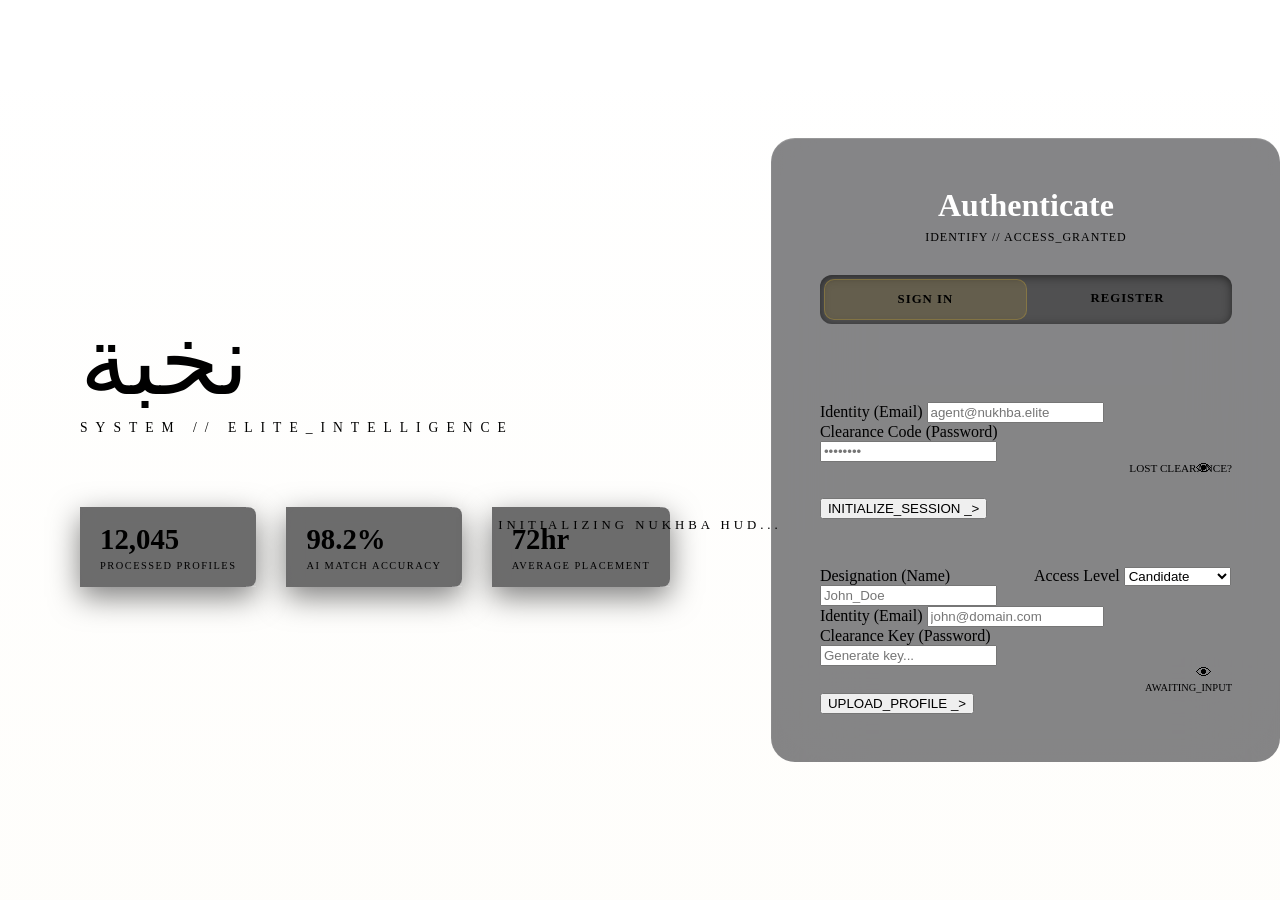
==== commit 2ea768bb: "feat: ultra-modern futuristic cyber-luxury UI overhaul" ====
--- a/frontend/web/index.html
+++ b/frontend/web/index.html
@@ -3,448 +3,381 @@
 <head>
   <meta charset="UTF-8" />
   <meta name="viewport" content="width=device-width, initial-scale=1.0" />
-  <title>Nukhba Elite — Sign In</title>
+  <title>Nukhba Elite — HUD Initializing...</title>
   <meta name="description" content="Nukhba Elite Recruitment — the world's most sophisticated talent intelligence platform. Sign in or create your elite account." />
   <link rel="stylesheet" href="/web/css/style.css" />
   <!-- Google Identity Services -->
   <script src="https://accounts.google.com/gsi/client" async defer></script>
   <style>
-    html, body { height: 100%; overflow: hidden; }
-    body { display: flex; }
-
-    /* ─── LEFT PANEL ─── */
+    html, body { height: 100%; overflow: hidden; margin: 0; }
+    body { display: flex; align-items: center; justify-content: center; }
+
+    /* Moving matrix data stream in the back */
+    .data-stream {
+      position: absolute; top: 0; left: 0; right: 0; bottom: 0;
+      background: linear-gradient(180deg, transparent 0%, rgba(212,175,55,0.02) 50%, transparent 100%);
+      background-size: 100% 200%;
+      animation: scanline 8s linear infinite;
+      z-index: -1; pointer-events: none;
+    }
+    @keyframes scanline { 0% { background-position: 0% -100%; } 100% { background-position: 0% 200%; } }
+
+    /* Overlays */
+    .viewport-container {
+      display: flex;
+      width: 100%; height: 100vh;
+      max-width: 1800px;
+      position: relative;
+    }
+
+    /* ─── LEFT PANEL (Holographic Core) ─── */
     .split-left {
-      flex: 1.3;
+      flex: 1.2;
       position: relative;
       display: flex;
       flex-direction: column;
-      justify-content: flex-end;
-      padding: 56px 52px;
-      overflow: hidden;
-      background: #080809;
-    }
-    .left-bg {
-      position: absolute;
-      inset: 0;
-      background:
-        radial-gradient(ellipse at 30% 20%, rgba(201,168,76,0.08) 0%, transparent 50%),
-        radial-gradient(ellipse at 70% 80%, rgba(201,168,76,0.05) 0%, transparent 50%),
-        linear-gradient(160deg, #0d0b08 0%, #080809 50%, #060508 100%);
-    }
-    .left-bg::after {
-      content: '';
-      position: absolute;
-      inset: 0;
-      background: linear-gradient(135deg,
-        rgba(201,168,76,0.05) 0%, transparent 60%, rgba(201,168,76,0.03) 100%);
-      animation: shimmer 8s ease-in-out infinite alternate;
-    }
-    /* Decorative grid lines */
-    .left-bg::before {
-      content: '';
-      position: absolute;
-      inset: 0;
-      background-image:
-        linear-gradient(rgba(201,168,76,0.04) 1px, transparent 1px),
-        linear-gradient(90deg, rgba(201,168,76,0.04) 1px, transparent 1px);
-      background-size: 60px 60px;
-      mask-image: radial-gradient(ellipse at center, rgba(0,0,0,0.4), transparent 70%);
-    }
-    @keyframes shimmer {
-      from { opacity: 0.4; }
-      to   { opacity: 1;   }
-    }
-    .left-content { position: relative; z-index: 1; }
-
+      justify-content: center;
+      padding: 0 80px;
+      z-index: 2;
+    }
     .brand-arabic {
       font-family: 'Amiri', serif;
-      font-size: 5rem;
+      font-size: 6rem;
       color: var(--gold);
       line-height: 1;
-      text-shadow: 0 0 60px rgba(201,168,76,0.4);
-      animation: fadeUp 0.8s ease both;
+      text-shadow: 0 0 40px var(--gold-glow);
+      animation: glitchIn 1.2s ease forwards;
     }
     .brand-en {
-      font-family: 'Playfair Display', serif;
-      font-size: 1.1rem;
-      font-weight: 400;
+      font-family: var(--font-mono);
+      font-size: 0.85rem;
       color: var(--text);
-      letter-spacing: 6px;
+      letter-spacing: 8px;
       text-transform: uppercase;
-      margin: 10px 0 40px;
-      opacity: 0.6;
-      animation: fadeUp 0.8s 0.1s ease both;
+      margin: 10px 0 30px;
+      opacity: 0;
+      animation: fadeUp 1s 0.3s ease forwards;
     }
     .left-divider {
-      width: 48px;
-      height: 1px;
+      width: 60px; height: 1px;
       background: var(--gold);
-      margin-bottom: 28px;
-      animation: fadeUp 0.8s 0.2s ease both;
-    }
-
-    /* Testimonial */
-    .testimonial {
-      background: rgba(255,255,255,0.03);
-      backdrop-filter: blur(20px);
-      border: 1px solid rgba(255,255,255,0.07);
-      border-radius: 18px;
-      padding: 28px 32px;
-      max-width: 520px;
-      animation: fadeUp 0.8s 0.3s ease both;
-    }
-    .testimonial-quote { font-size: 1.5rem; color: var(--gold); font-family: 'Playfair Display', serif; margin-bottom: 10px; opacity: 0.4; }
-    .testimonial p { font-size: 0.97rem; line-height: 1.75; color: var(--text); font-style: italic; opacity: 0.75; }
-    .testimonial-author { display: flex; align-items: center; gap: 12px; margin-top: 20px; }
-    .author-avatar { width: 36px; height: 36px; border-radius: 50%; background: linear-gradient(135deg, var(--gold), var(--gold-dark)); display: flex; align-items: center; justify-content: center; font-weight: 900; color: #000; font-size: .85rem; }
-    .author-name  { font-size: 0.88rem; color: var(--gold); font-weight: 700; }
-    .author-title { font-size: 0.78rem; color: var(--text-muted); }
-
-    /* Stats row */
-    .stats-row {
+      box-shadow: 0 0 10px var(--gold);
+      margin-bottom: 40px;
+      transform: scaleX(0); transform-origin: left;
+      animation: growLine 0.8s 0.6s ease forwards;
+    }
+
+    /* Floating Stats HUD */
+    .stats-hud {
       display: flex;
-      gap: 28px;
-      margin-top: 36px;
-      animation: fadeUp 0.8s 0.45s ease both;
-    }
-    .stat-item { text-align: left; }
-    .stat-num  { font-size: 1.8rem; font-weight: 900; color: var(--gold); line-height: 1; }
-    .stat-lbl  { font-size: 0.75rem; color: var(--text-muted); margin-top: 2px; text-transform: uppercase; letter-spacing: 0.8px; }
-
-    /* ─── RIGHT PANEL ─── */
+      gap: 30px;
+      opacity: 0;
+      animation: fadeUp 1s 0.8s ease forwards;
+    }
+    .stat-box {
+      background: rgba(10,10,12,0.6);
+      backdrop-filter: blur(10px);
+      border-left: 2px solid var(--gold);
+      padding: 16px 20px;
+      border-radius: 0 8px 8px 0;
+      box-shadow: 0 10px 30px rgba(0,0,0,0.5);
+      position: relative;
+    }
+    .stat-box::before { content: ''; position: absolute; top:0; right:0; width:10px; height:1px; background: rgba(255,255,255,0.2); }
+    .stat-box::after  { content: ''; position: absolute; bottom:0; right:0; width:10px; height:1px; background: rgba(255,255,255,0.2); }
+
+    .stat-num { font-family: var(--font-mono); font-size: 1.8rem; font-weight: 700; color: var(--gold-light); }
+    .stat-lbl { font-size: 0.65rem; color: var(--text-dim); text-transform: uppercase; letter-spacing: 1.5px; margin-top: 4px; }
+
+    /* ─── RIGHT PANEL (Auth Pod) ─── */
     .split-right {
-      width: 480px;
-      min-width: 420px;
-      background: var(--dark);
+      flex: 1;
       display: flex;
-      flex-direction: column;
+      align-items: center;
       justify-content: center;
-      padding: 48px 44px;
-      overflow-y: auto;
-      border-left: 1px solid var(--border);
       position: relative;
-    }
-    .split-right::before {
-      content: '';
-      position: absolute;
-      left: 0; top: 15%; bottom: 15%;
-      width: 1px;
-      background: linear-gradient(to bottom, transparent, rgba(201,168,76,0.5), transparent);
-    }
-
-    .form-header { margin-bottom: 28px; animation: fadeUp 0.6s ease both; }
-    .form-logo     { font-family: 'Amiri', serif; font-size: 2.4rem; color: var(--gold); line-height: 1; }
-    .form-logo-sub { font-size: 0.63rem; letter-spacing: 3px; color: var(--text-muted); text-transform: uppercase; margin-bottom: 22px; }
-    .form-title    { font-family: 'Playfair Display', serif; font-size: 1.75rem; font-weight: 700; line-height: 1.2; margin-bottom: 6px; }
-    .form-desc     { font-size: 0.88rem; color: var(--text-dim); }
-
-    /* Tab bar */
+      z-index: 2;
+    }
+    
+    .auth-pod {
+      width: 100%;
+      max-width: 480px;
+      background: rgba(13,13,16,0.5);
+      backdrop-filter: blur(40px);
+      -webkit-backdrop-filter: blur(40px);
+      border: 1px solid var(--border);
+      border-top: 1px solid rgba(255,255,255,0.15);
+      border-left: 1px solid rgba(255,255,255,0.05);
+      border-radius: 24px;
+      padding: 48px;
+      box-shadow: var(--shadow), inset 0 0 60px rgba(0,0,0,0.5);
+      position: relative;
+      opacity: 0; transform: translateY(30px) scale(0.98);
+      animation: podEnter 1s 0.2s cubic-bezier(0.2, 0.8, 0.2, 1) forwards;
+    }
+    .auth-pod::before { /* Corner accent */
+      content:''; position:absolute; top: -1px; left: 40px; width: 60px; height: 1px; background: var(--gold); box-shadow: 0 0 10px var(--gold);
+    }
+    .auth-pod::after { /* Corner accent */
+      content:''; position:absolute; bottom: -1px; right: 40px; width: 60px; height: 1px; background: var(--gold); box-shadow: 0 0 10px var(--gold);
+    }
+
+    .form-header { margin-bottom: 30px; text-align: center; }
+    .form-title    { font-family: var(--font-head); font-size: 2rem; font-weight: 700; color: #fff; margin-bottom: 6px; }
+    .form-desc     { font-family: var(--font-mono); font-size: 0.75rem; color: var(--text-dim); text-transform: uppercase; letter-spacing: 1px; }
+
+    /* Futuristic Tab Bar */
     .tab-bar {
       display: flex;
-      background: var(--card);
+      background: rgba(0,0,0,0.4);
       border-radius: 12px;
       padding: 4px;
-      margin-bottom: 26px;
-      border: 1px solid var(--border2);
+      margin-bottom: 30px;
+      border: 1px solid var(--border);
+      box-shadow: inset 0 2px 10px rgba(0,0,0,0.5);
     }
     .tab {
-      flex: 1; padding: 10px; text-align: center; border-radius: 9px;
-      cursor: pointer; font-size: .85rem; font-weight: 600;
+      flex: 1; padding: 12px; text-align: center; border-radius: 10px;
+      cursor: pointer; font-size: 0.8rem; font-weight: 700; text-transform: uppercase; letter-spacing: 1px;
       color: var(--text-dim); transition: all var(--transition); user-select: none;
     }
     .tab.active {
-      background: linear-gradient(135deg, var(--gold-dark), var(--gold));
-      color: #000;
-      box-shadow: 0 2px 12px var(--gold-glow);
+      background: rgba(212,175,55,0.15);
+      color: var(--gold-light);
+      box-shadow: 0 0 15px var(--gold-glow);
+      border: 1px solid rgba(212,175,55,0.3);
     }
 
     /* Google button container */
-    .google-btn-container {
-      width: 100%;
-      display: flex;
-      justify-content: center;
-      min-height: 44px;
-      margin-bottom: 4px;
-    }
-    .google-btn-container iframe {
-      border-radius: 10px !important;
-    }
-
-    /* Or divider (hidden until Google loads) */
+    .google-btn-container { width: 100%; display: flex; justify-content: center; min-height: 44px; margin-bottom: 4px; }
+    
     .or-divider {
-      display: none; /* shown by JS after Google loads */
-      align-items: center;
-      gap: 14px;
-      margin: 14px 0;
-      color: var(--text-muted);
-      font-size: 0.8rem;
-    }
-    .or-divider::before, .or-divider::after {
-      content: ''; flex: 1; height: 1px; background: var(--border2);
-    }
-
-    /* Password toggle */
+      display: none; align-items: center; gap: 14px; margin: 20px 0;
+      color: var(--text-muted); font-family: var(--font-mono); font-size: 0.7rem; text-transform: uppercase; letter-spacing: 2px;
+    }
+    .or-divider::before, .or-divider::after { content: ''; flex: 1; height: 1px; background: var(--border); }
+
     .pwd-wrap { position: relative; }
-    .pwd-wrap input { padding-right: 44px; }
-    .pwd-toggle {
-      position: absolute; right: 14px; top: 50%; transform: translateY(-50%);
-      background: none; border: none; color: var(--text-muted);
-      cursor: pointer; font-size: 1rem; transition: color var(--transition);
-    }
-    .pwd-toggle:hover { color: var(--gold); }
-
-    /* Strength bar */
+    .pwd-toggle { position: absolute; right: 14px; top: 18px; background: none; border: none; color: var(--text-dim); cursor: pointer; font-size: 1rem; transition: color var(--transition); }
+    .pwd-toggle:hover { color: var(--gold); filter: drop-shadow(0 0 8px var(--gold)); }
+
+    /* Strength bar HUD style */
     .strength-bar { display: flex; gap: 4px; margin-top: 8px; }
-    .strength-seg { flex: 1; height: 3px; border-radius: 2px; background: var(--border2); transition: background 0.3s; }
-    .strength-text { font-size: 0.74rem; color: var(--text-muted); margin-top: 4px; }
+    .strength-seg { flex: 1; height: 2px; background: var(--border); transition: background 0.3s, box-shadow 0.3s; }
+    .strength-text { font-family: var(--font-mono); font-size: 0.65rem; color: var(--text-muted); margin-top: 6px; text-align: right; text-transform: uppercase; }
 
     /* 2-col grid */
-    .form-cols-2 { display: grid; grid-template-columns: 1fr 1fr; gap: 14px; }
-
-    /* Demo hint */
-    .demo-hint {
-      text-align: center; margin-top: 18px; padding: 10px 14px;
-      background: rgba(201,168,76,0.04);
-      border: 1px dashed rgba(201,168,76,0.2);
-      border-radius: 10px; font-size: 0.78rem; color: var(--text-muted);
-    }
-    .demo-hint code { color: var(--gold); background: none; font-size: inherit; }
+    .form-cols-2 { display: grid; grid-template-columns: 1fr 1fr; gap: 16px; }
 
     /* Animations */
-    @keyframes fadeUp {
-      from { opacity: 0; transform: translateY(20px); }
-      to   { opacity: 1; transform: translateY(0); }
-    }
-    .panel-enter { animation: fadeUp 0.35s ease both; }
-
-    /* Page loader */
+    @keyframes fadeUp { from { opacity: 0; transform: translateY(20px); } to { opacity: 1; transform: translateY(0); } }
+    @keyframes growLine { from { transform: scaleX(0); } to { transform: scaleX(1); } }
+    @keyframes podEnter { from { opacity: 0; transform: translateY(40px) scale(0.95); } to { opacity: 1; transform: translateY(0) scale(1); } }
+    @keyframes glitchIn {
+      0% { opacity:0; transform: translateX(-10px); }
+      20% { opacity:1; transform: translateX(5px); }
+      40% { opacity:0.8; transform: translateX(-2px); }
+      100% { opacity:1; transform: translateX(0); }
+    }
+    .panel-enter { animation: fadeUp 0.4s ease forwards; }
+
+    /* Matrix Loader Overlay */
     #page-loader {
       position: fixed; inset: 0; background: var(--obsidian);
       z-index: 9999; display: flex; align-items: center; justify-content: center;
-      flex-direction: column; gap: 20px; transition: opacity 0.5s;
-    }
-    .loader-logo { font-family: 'Amiri', serif; font-size: 4rem; color: var(--gold); animation: pulse 1.5s ease-in-out infinite; }
-    @keyframes pulse { 0%,100% { opacity: 1; } 50% { opacity: 0.3; } }
-    .loader-bar { width: 120px; height: 2px; background: var(--border2); border-radius: 2px; overflow: hidden; }
-    .loader-bar-fill { height: 100%; background: linear-gradient(to right, var(--gold-dark), var(--gold)); animation: load 1.2s ease both; }
-    @keyframes load { from { width: 0; } to { width: 100%; } }
+      flex-direction: column; gap: 30px; transition: opacity 0.8s;
+    }
+    .loader-ring {
+      width: 120px; height: 120px;
+      border: 1px solid rgba(255,255,255,0.05);
+      border-radius: 50%;
+      border-top: 2px solid var(--gold);
+      animation: spin 1s cubic-bezier(0.68, -0.55, 0.265, 1.55) infinite;
+    }
+    .loader-text {
+      font-family: var(--font-mono); font-size: 0.8rem; color: var(--gold);
+      letter-spacing: 4px; text-transform: uppercase;
+      animation: pulse 1.5s ease-in-out infinite;
+    }
+    @keyframes spin { 100% { transform: rotate(360deg); } }
+    @keyframes pulse { 0%,100% { opacity: 1; text-shadow: 0 0 10px var(--gold); } 50% { opacity: 0.4; } }
 
     @media (max-width: 900px) {
       .split-left  { display: none; }
-      .split-right { width: 100%; min-width: unset; border-left: none; }
-      .split-right::before { display: none; }
-      html, body { overflow: auto; }
-      body { display: block; }
-      .split-right { min-height: 100vh; }
+      .viewport-container { padding: 20px; }
+      body { overflow: auto; align-items: flex-start; }
     }
   </style>
 </head>
 <body>
 
-<!-- PAGE LOADER -->
+<!-- MATRIX DATA STREAM BG -->
+<div class="data-stream"></div>
+
+<!-- PAGE LOADER: INITIALIZING HUD -->
 <div id="page-loader">
-  <div class="loader-logo">نخبة</div>
-  <div class="loader-bar"><div class="loader-bar-fill"></div></div>
+  <div class="loader-ring"></div>
+  <div class="loader-text">Initializing Nukhba HUD...</div>
 </div>
 
-<!-- ═══ LEFT PANEL ═══ -->
-<div class="split-left">
-  <div class="left-bg"></div>
-  <div class="left-content">
-
+<div class="viewport-container">
+  <!-- ═══ LEFT PANEL ═══ -->
+  <div class="split-left">
     <div class="brand-arabic">نخبة</div>
-    <div class="brand-en">Nukhba Elite Selection</div>
+    <div class="brand-en">SYSTEM // ELITE_INTELLIGENCE</div>
     <div class="left-divider"></div>
 
-    <div class="testimonial">
-      <div class="testimonial-quote">&ldquo;</div>
-      <p>Nukhba transformed how we hire. We assembled our entire AI engineering team within days — talent quality we'd never accessed before.</p>
-      <div class="testimonial-author">
-        <div class="author-avatar">S</div>
-        <div>
-          <div class="author-name">Sneha Patel</div>
-          <div class="author-title">Chief Engineering Officer · TechForward</div>
-        </div>
+    <div class="stats-hud">
+      <div class="stat-box">
+        <div class="stat-num">12,045</div>
+        <div class="stat-lbl">Processed Profiles</div>
+      </div>
+      <div class="stat-box">
+        <div class="stat-num">98.2%</div>
+        <div class="stat-lbl">AI Match Accuracy</div>
+      </div>
+      <div class="stat-box">
+        <div class="stat-num">72hr</div>
+        <div class="stat-lbl">Average Placement</div>
       </div>
     </div>
-
-    <div class="stats-row">
-      <div class="stat-item">
-        <div class="stat-num">12K+</div>
-        <div class="stat-lbl">Elite Candidates</div>
-      </div>
-      <div class="stat-item">
-        <div class="stat-num">98%</div>
-        <div class="stat-lbl">Match Accuracy</div>
-      </div>
-      <div class="stat-item">
-        <div class="stat-num">3 Days</div>
-        <div class="stat-lbl">Avg. Hire Time</div>
-      </div>
-    </div>
+  </div>
+
+  <!-- ═══ RIGHT PANEL (POD) ═══ -->
+  <div class="split-right">
+    
+    <div class="auth-pod">
+      <div class="form-header" id="form-title-area">
+        <div class="form-title">Authenticate</div>
+        <div class="form-desc text-dim">IDENTIFY // ACCESS_GRANTED</div>
+      </div>
+
+      <!-- Tab Bar -->
+      <div class="tab-bar">
+        <div class="tab active" id="tab-signin"   onclick="switchTab('signin')">Sign In</div>
+        <div class="tab"        id="tab-register" onclick="switchTab('register')">Register</div>
+      </div>
+
+      <!-- ── SIGN IN PANEL ── -->
+      <div id="panel-signin" class="panel-enter">
+        <div class="google-btn-container" id="google-signin-btn"></div>
+        <div class="or-divider">SYS_OVERRIDE // EMAIL</div>
+
+        <div class="form-group">
+          <label>Identity (Email)</label>
+          <input type="email" id="login-email" placeholder="agent@nukhba.elite" autocomplete="email" />
+        </div>
+
+        <div class="form-group">
+          <label>Clearance Code (Password)</label>
+          <div class="pwd-wrap">
+            <input type="password" id="login-password" placeholder="••••••••" autocomplete="current-password" />
+            <button class="pwd-toggle" onclick="togglePwd('login-password',this)" title="Decrypt">👁</button>
+          </div>
+        </div>
+
+        <div style="display:flex;justify-content:flex-end;margin-bottom:24px">
+          <span style="font-size:.7rem;font-family:var(--font-mono);color:var(--gold);cursor:pointer;text-transform:uppercase"
+                onclick="showToast('Initiating reset protocol... contact system admin','info')">Lost Clearance?</span>
+        </div>
+
+        <button class="btn btn-primary w-full" id="btn-login" onclick="doLogin()">
+          INITIALIZE_SESSION <span style="font-family:var(--font-mono)">_&gt;</span>
+        </button>
+      </div>
+
+      <!-- ── REGISTER PANEL ── -->
+      <div id="panel-register" class="hidden panel-enter">
+        <div class="google-btn-container" id="google-register-btn"></div>
+        <div class="or-divider">NEW_NODE // EMAIL</div>
+
+        <div class="form-cols-2">
+          <div class="form-group">
+            <label>Designation (Name)</label>
+            <input type="text" id="reg-name" placeholder="John_Doe" autocomplete="name" />
+          </div>
+          <div class="form-group">
+            <label>Access Level</label>
+            <select id="reg-role">
+              <option value="Candidate">Candidate</option>
+              <option value="HR">HR Command</option>
+            </select>
+          </div>
+        </div>
+
+        <div class="form-group">
+          <label>Identity (Email)</label>
+          <input type="email" id="reg-email" placeholder="john@domain.com" autocomplete="email" />
+        </div>
+
+        <div class="form-group">
+          <label>Clearance Key (Password)</label>
+          <div class="pwd-wrap">
+            <input type="password" id="reg-password" placeholder="Generate key..."
+                   oninput="updateStrength(this.value)" autocomplete="new-password" />
+            <button class="pwd-toggle" onclick="togglePwd('reg-password',this)">👁</button>
+          </div>
+          <div class="strength-bar">
+            <div class="strength-seg" id="s1"></div><div class="strength-seg" id="s2"></div>
+            <div class="strength-seg" id="s3"></div><div class="strength-seg" id="s4"></div>
+          </div>
+          <div class="strength-text" id="strength-label">AWAITING_INPUT</div>
+        </div>
+
+        <button class="btn btn-primary w-full" id="btn-register" onclick="doRegister()">
+          UPLOAD_PROFILE <span style="font-family:var(--font-mono)">_&gt;</span>
+        </button>
+      </div>
+    </div><!-- end auth-pod -->
 
   </div>
 </div>
-
-<!-- ═══ RIGHT PANEL ═══ -->
-<div class="split-right">
-
-  <div class="form-header">
-    <div class="form-logo">نخبة</div>
-    <div class="form-logo-sub">Elite • Selection</div>
-    <div id="form-title-area">
-      <div class="form-title">Welcome Back</div>
-      <div class="form-desc text-dim">Sign in to your elite account</div>
-    </div>
-  </div>
-
-  <!-- Tab Bar -->
-  <div class="tab-bar">
-    <div class="tab active" id="tab-signin"   onclick="switchTab('signin')">Sign In</div>
-    <div class="tab"        id="tab-register" onclick="switchTab('register')">Create Account</div>
-  </div>
-
-  <!-- ── SIGN IN PANEL ── -->
-  <div id="panel-signin" class="panel-enter">
-
-    <!-- Google Sign-In button (rendered by GSI JS) -->
-    <div class="google-btn-container" id="google-signin-btn"></div>
-    <div class="or-divider">or continue with email</div>
-
-    <div class="form-group">
-      <label>Email Address</label>
-      <div class="input-icon-wrap">
-        <span class="icon">✉</span>
-        <input type="email" id="login-email" placeholder="you@example.com" autocomplete="email" />
-      </div>
-    </div>
-
-    <div class="form-group">
-      <label>Password</label>
-      <div class="pwd-wrap">
-        <input type="password" id="login-password" placeholder="••••••••" autocomplete="current-password" />
-        <button class="pwd-toggle" onclick="togglePwd('login-password',this)" title="Show password">👁</button>
-      </div>
-    </div>
-
-    <div style="display:flex;justify-content:flex-end;margin-bottom:18px">
-      <span style="font-size:.82rem;color:var(--text-dim);cursor:pointer"
-            onclick="showToast('Password reset — contact admin','info')">Forgot password?</span>
-    </div>
-
-    <button class="btn btn-primary" id="btn-login" onclick="doLogin()">
-      Sign In &nbsp;→
-    </button>
-
-    <div class="demo-hint">
-      Demo: <code>hr@example.com</code> / <code>password123</code>
-    </div>
-  </div>
-
-  <!-- ── REGISTER PANEL ── -->
-  <div id="panel-register" class="hidden panel-enter">
-
-    <!-- Google Register button -->
-    <div class="google-btn-container" id="google-register-btn"></div>
-    <div class="or-divider">or register with email</div>
-
-    <div class="form-cols-2">
-      <div class="form-group">
-        <label>Full Name</label>
-        <input type="text" id="reg-name" placeholder="Jane Doe" autocomplete="name" />
-      </div>
-      <div class="form-group">
-        <label>Role</label>
-        <select id="reg-role">
-          <option value="Candidate">Candidate</option>
-          <option value="HR">HR Manager</option>
-        </select>
-      </div>
-    </div>
-
-    <div class="form-group">
-      <label>Email Address</label>
-      <div class="input-icon-wrap">
-        <span class="icon">✉</span>
-        <input type="email" id="reg-email" placeholder="jane@example.com" autocomplete="email" />
-      </div>
-    </div>
-
-    <div class="form-group">
-      <label>Password</label>
-      <div class="pwd-wrap">
-        <input type="password" id="reg-password" placeholder="Create a strong password"
-               oninput="updateStrength(this.value)" autocomplete="new-password" />
-        <button class="pwd-toggle" onclick="togglePwd('reg-password',this)" title="Show password">👁</button>
-      </div>
-      <div class="strength-bar">
-        <div class="strength-seg" id="s1"></div>
-        <div class="strength-seg" id="s2"></div>
-        <div class="strength-seg" id="s3"></div>
-        <div class="strength-seg" id="s4"></div>
-      </div>
-      <div class="strength-text" id="strength-label"></div>
-    </div>
-
-    <button class="btn btn-primary" id="btn-register" onclick="doRegister()">
-      ✨ Join the Elite
-    </button>
-  </div>
-
-</div><!-- end split-right -->
 
 <div id="toast-container"></div>
 <script src="/web/js/app.js"></script>
 <script>
-  // ── Page load ──
   window.addEventListener('load', () => {
     setTimeout(() => {
       const loader = document.getElementById('page-loader');
       loader.style.opacity = '0';
-      setTimeout(() => loader.remove(), 500);
-    }, 900);
+      setTimeout(() => loader.remove(), 800);
+      document.title = "Nukhba Elite — HUD Active";
+    }, 1200);
   });
 
-  // ── Redirect if already logged in ──
   const _me = session.get();
   if (_me) redirectByRole(_me);
 
   function redirectByRole(u) {
-    if (u.role === 'HR' || u.role === 'Admin')
-      window.location.href = '/web/pages/hr.html';
-    else
-      window.location.href = '/web/pages/candidate.html';
-  }
-
-  // ── Tab switch ──
+    if (u.role === 'HR' || u.role === 'Admin') window.location.href = '/web/pages/hr.html';
+    else window.location.href = '/web/pages/candidate.html';
+  }
+
   function switchTab(tab) {
-    const signin   = document.getElementById('panel-signin');
-    const register = document.getElementById('panel-register');
-    const tS = document.getElementById('tab-signin');
-    const tR = document.getElementById('tab-register');
-    const titleArea = document.getElementById('form-title-area');
-
-    signin.classList.toggle('hidden', tab !== 'signin');
-    register.classList.toggle('hidden', tab !== 'register');
-    tS.classList.toggle('active', tab === 'signin');
-    tR.classList.toggle('active', tab === 'register');
+    const s = document.getElementById('panel-signin'), r = document.getElementById('panel-register');
+    const ts = document.getElementById('tab-signin'), tr = document.getElementById('tab-register');
+    const title = document.getElementById('form-title-area');
+
+    s.classList.toggle('hidden', tab !== 'signin');
+    r.classList.toggle('hidden', tab !== 'register');
+    ts.classList.toggle('active', tab === 'signin');
+    tr.classList.toggle('active', tab === 'register');
 
     if (tab === 'signin') {
-      titleArea.innerHTML = '<div class="form-title">Welcome Back</div><div class="form-desc text-dim">Sign in to your elite account</div>';
+      title.innerHTML = '<div class="form-title">Authenticate</div><div class="form-desc text-dim">IDENTIFY // ACCESS_GRANTED</div>';
     } else {
-      titleArea.innerHTML = '<div class="form-title">Join the Elite</div><div class="form-desc text-dim">Create your account and start your journey</div>';
-      register.classList.add('panel-enter');
-    }
-  }
-
-  // ── Password visibility toggle ──
+      title.innerHTML = '<div class="form-title">New Profile</div><div class="form-desc text-dim">REGISTER_NODE // DATABASE</div>';
+      r.classList.add('panel-enter');
+    }
+  }
+
   function togglePwd(id, btn) {
     const inp = document.getElementById(id);
     inp.type = inp.type === 'password' ? 'text' : 'password';
     btn.textContent = inp.type === 'password' ? '👁' : '🙈';
-  }
-
-  // ── Password strength meter ──
+    btn.style.color = inp.type === 'text' ? 'var(--gold)' : 'var(--text-dim)';
+  }
+
   function updateStrength(val) {
     let score = 0;
     if (val.length >= 8) score++;
@@ -452,64 +385,72 @@
     if (/[0-9]/.test(val)) score++;
     if (/[^A-Za-z0-9]/.test(val)) score++;
 
-    const colors = ['#e53e3e','#dd6b20','#d4a017','#38a169'];
-    const labels = ['Weak','Fair','Good','Strong'];
+    const colors = ['var(--danger)','#ff9900','var(--gold)','var(--success)'];
+    const glows  = [
+      '0 0 8px rgba(255,51,102,0.5)', 
+      '0 0 8px rgba(255,153,0,0.5)', 
+      '0 0 8px rgba(212,175,55,0.5)', 
+      '0 0 8px rgba(0,255,153,0.5)'
+    ];
+    const labels = ['COMPROMISED','SUB-OPTIMAL','ACCEPTABLE','SECURE'];
 
     for (let i = 1; i <= 4; i++) {
-      document.getElementById('s'+i).style.background =
-        i <= score ? colors[score-1] : 'rgba(255,255,255,0.06)';
+       const seg = document.getElementById('s'+i);
+       if (i <= score) {
+         seg.style.background = colors[score-1];
+         seg.style.boxShadow = glows[score-1];
+       } else {
+         seg.style.background = 'var(--border)';
+         seg.style.boxShadow = 'none';
+       }
     }
     const lbl = document.getElementById('strength-label');
-    lbl.textContent = val.length ? (labels[score-1] || '') : '';
+    lbl.textContent = val.length ? `STATUS: ${labels[score-1]||''}` : 'AWAITING_INPUT';
     lbl.style.color = score ? colors[score-1] : 'var(--text-muted)';
   }
 
-  // ── Login ──
   async function doLogin() {
-    const btn   = document.getElementById('btn-login');
+    const btn = document.getElementById('btn-login');
     const email = document.getElementById('login-email').value.trim();
-    const pwd   = document.getElementById('login-password').value;
-    if (!email || !pwd) return showToast('Please fill in all fields', 'error');
+    const pwd = document.getElementById('login-password').value;
+    if (!email || !pwd) return showToast('ERR: Missing parameters', 'error');
 
     setLoading(btn, true);
     try {
       const user = await api('POST', '/users/login', { email, password: pwd });
       session.set(user);
-      showToast(`Welcome back, ${user.name}! 💎`, 'success');
-      setTimeout(() => redirectByRole(user), 900);
+      showToast(`ACCESS GRANTED. Welcome Agent ${user.name}.`, 'success');
+      setTimeout(() => redirectByRole(user), 1000);
     } catch(e) {
-      showToast(e.message || 'Invalid credentials', 'error');
+      showToast('ACCESS DENIED: ' + (e.message || 'Invalid credentials'), 'error');
     } finally { setLoading(btn, false); }
   }
 
-  // ── Register ──
   async function doRegister() {
-    const btn      = document.getElementById('btn-register');
-    const name     = document.getElementById('reg-name').value.trim();
-    const role     = document.getElementById('reg-role').value;
-    const email    = document.getElementById('reg-email').value.trim();
+    const btn = document.getElementById('btn-register');
+    const name = document.getElementById('reg-name').value.trim();
+    const role = document.getElementById('reg-role').value;
+    const email = document.getElementById('reg-email').value.trim();
     const password = document.getElementById('reg-password').value;
 
-    if (!name || !email || !password) return showToast('Please fill all fields', 'error');
-    if (password.length < 6) return showToast('Password must be at least 6 characters', 'error');
+    if (!name||!email||!password) return showToast('ERR: Incomplete transmission', 'error');
+    if (password.length < 6) return showToast('ERR: Key length insufficient', 'error');
 
     setLoading(btn, true);
     try {
       const user = await api('POST', '/users/register', { name, email, password, role });
       session.set(user);
-      showToast('🎉 Elite account created! Welcome to Nukhba.', 'success');
-      setTimeout(() => redirectByRole(user), 1200);
-    } catch(e) {
-      showToast(e.message || 'Registration failed', 'error');
+      showToast('NODE CREATED. Synchronizing...', 'success');
+      setTimeout(() => redirectByRole(user), 1000);
+    } catch(e) { showToast('ERR: '+(e.message||'Registration failed'), 'error');
     } finally { setLoading(btn, false); }
   }
 
-  // ── Enter key ──
   document.addEventListener('keydown', e => {
-    if (e.key !== 'Enter') return;
-    const signinPanel = document.getElementById('panel-signin');
-    if (!signinPanel.classList.contains('hidden')) doLogin();
-    else doRegister();
+    if (e.key === 'Enter') {
+       if (!document.getElementById('panel-signin').classList.contains('hidden')) doLogin();
+       else doRegister();
+    }
   });
 </script>
 </body>
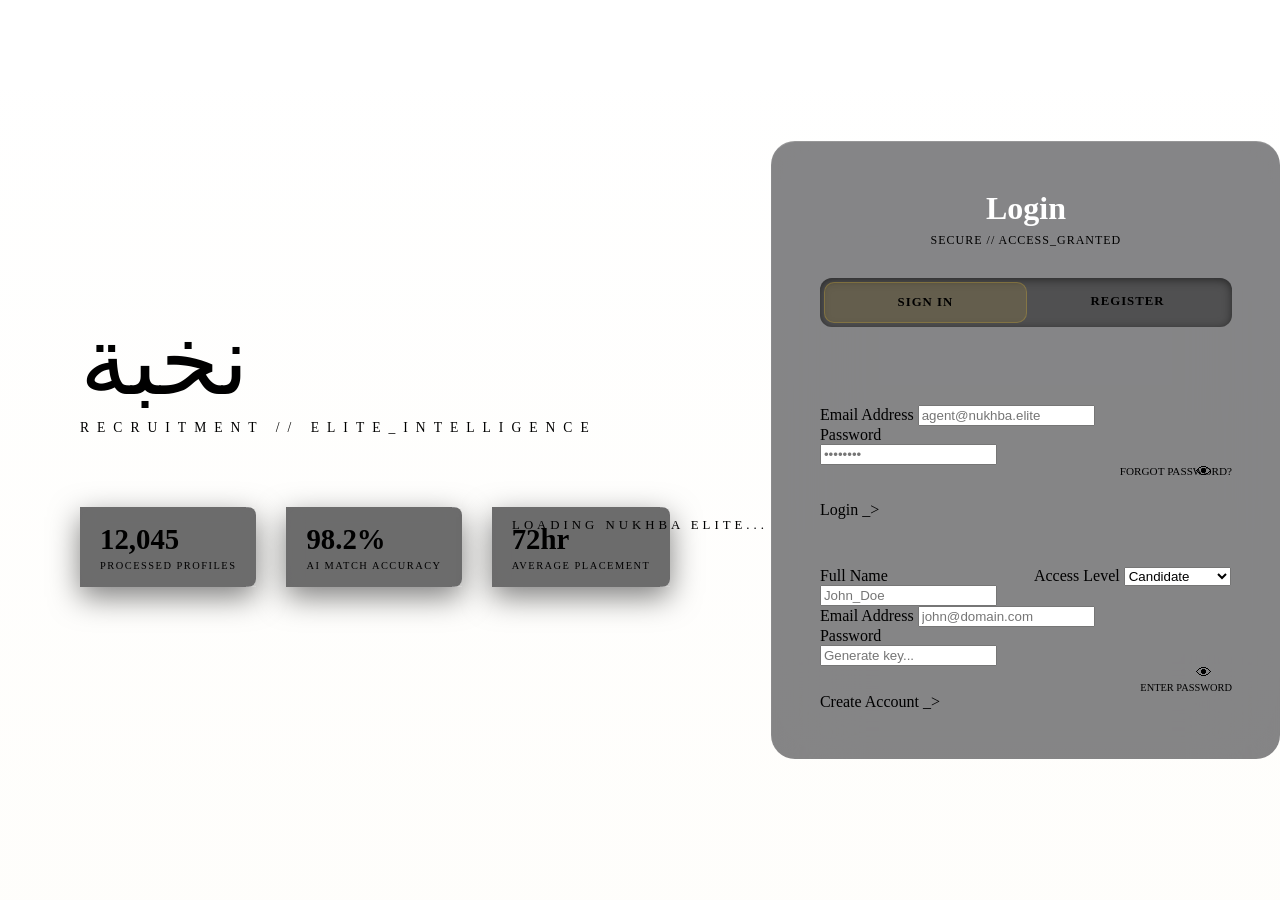
==== commit 0a377364: "UI: Normalize labels to standard recruitment terms while keeping Cyber-Luxury theme" ====
--- a/frontend/web/index.html
+++ b/frontend/web/index.html
@@ -3,7 +3,7 @@
 <head>
   <meta charset="UTF-8" />
   <meta name="viewport" content="width=device-width, initial-scale=1.0" />
-  <title>Nukhba Elite — HUD Initializing...</title>
+  <title>Nukhba Elite — Login</title>
   <meta name="description" content="Nukhba Elite Recruitment — the world's most sophisticated talent intelligence platform. Sign in or create your elite account." />
   <link rel="stylesheet" href="/web/css/style.css" />
   <!-- Google Identity Services -->
@@ -217,14 +217,14 @@
 <!-- PAGE LOADER: INITIALIZING HUD -->
 <div id="page-loader">
   <div class="loader-ring"></div>
-  <div class="loader-text">Initializing Nukhba HUD...</div>
+  <div class="loader-text">Loading Nukhba Elite...</div>
 </div>
 
 <div class="viewport-container">
   <!-- ═══ LEFT PANEL ═══ -->
   <div class="split-left">
     <div class="brand-arabic">نخبة</div>
-    <div class="brand-en">SYSTEM // ELITE_INTELLIGENCE</div>
+    <div class="brand-en">RECRUITMENT // ELITE_INTELLIGENCE</div>
     <div class="left-divider"></div>
 
     <div class="stats-hud">
@@ -248,8 +248,8 @@
     
     <div class="auth-pod">
       <div class="form-header" id="form-title-area">
-        <div class="form-title">Authenticate</div>
-        <div class="form-desc text-dim">IDENTIFY // ACCESS_GRANTED</div>
+        <div class="form-title">Login</div>
+        <div class="form-desc text-dim">SECURE // ACCESS_GRANTED</div>
       </div>
 
       <!-- Tab Bar -->
@@ -261,15 +261,15 @@
       <!-- ── SIGN IN PANEL ── -->
       <div id="panel-signin" class="panel-enter">
         <div class="google-btn-container" id="google-signin-btn"></div>
-        <div class="or-divider">SYS_OVERRIDE // EMAIL</div>
+        <div class="or-divider">OR // EMAIL</div>
 
         <div class="form-group">
-          <label>Identity (Email)</label>
+          <label>Email Address</label>
           <input type="email" id="login-email" placeholder="agent@nukhba.elite" autocomplete="email" />
         </div>
 
         <div class="form-group">
-          <label>Clearance Code (Password)</label>
+          <label>Password</label>
           <div class="pwd-wrap">
             <input type="password" id="login-password" placeholder="••••••••" autocomplete="current-password" />
             <button class="pwd-toggle" onclick="togglePwd('login-password',this)" title="Decrypt">👁</button>
@@ -278,22 +278,21 @@
 
         <div style="display:flex;justify-content:flex-end;margin-bottom:24px">
           <span style="font-size:.7rem;font-family:var(--font-mono);color:var(--gold);cursor:pointer;text-transform:uppercase"
-                onclick="showToast('Initiating reset protocol... contact system admin','info')">Lost Clearance?</span>
-        </div>
-
-        <button class="btn btn-primary w-full" id="btn-login" onclick="doLogin()">
-          INITIALIZE_SESSION <span style="font-family:var(--font-mono)">_&gt;</span>
+                onclick="showToast('Initiating reset protocol... contact system admin','info')">Forgot Password?</span>
+        </div>
+
+          Login <span style="font-family:var(--font-mono)">_&gt;</span>
         </button>
       </div>
 
       <!-- ── REGISTER PANEL ── -->
       <div id="panel-register" class="hidden panel-enter">
         <div class="google-btn-container" id="google-register-btn"></div>
-        <div class="or-divider">NEW_NODE // EMAIL</div>
+        <div class="or-divider">OR // EMAIL</div>
 
         <div class="form-cols-2">
           <div class="form-group">
-            <label>Designation (Name)</label>
+            <label>Full Name</label>
             <input type="text" id="reg-name" placeholder="John_Doe" autocomplete="name" />
           </div>
           <div class="form-group">
@@ -306,12 +305,12 @@
         </div>
 
         <div class="form-group">
-          <label>Identity (Email)</label>
+          <label>Email Address</label>
           <input type="email" id="reg-email" placeholder="john@domain.com" autocomplete="email" />
         </div>
 
         <div class="form-group">
-          <label>Clearance Key (Password)</label>
+          <label>Password</label>
           <div class="pwd-wrap">
             <input type="password" id="reg-password" placeholder="Generate key..."
                    oninput="updateStrength(this.value)" autocomplete="new-password" />
@@ -321,11 +320,10 @@
             <div class="strength-seg" id="s1"></div><div class="strength-seg" id="s2"></div>
             <div class="strength-seg" id="s3"></div><div class="strength-seg" id="s4"></div>
           </div>
-          <div class="strength-text" id="strength-label">AWAITING_INPUT</div>
-        </div>
-
-        <button class="btn btn-primary w-full" id="btn-register" onclick="doRegister()">
-          UPLOAD_PROFILE <span style="font-family:var(--font-mono)">_&gt;</span>
+          <div class="strength-text" id="strength-label">Enter Password</div>
+        </div>
+
+          Create Account <span style="font-family:var(--font-mono)">_&gt;</span>
         </button>
       </div>
     </div><!-- end auth-pod -->
@@ -364,9 +362,9 @@
     tr.classList.toggle('active', tab === 'register');
 
     if (tab === 'signin') {
-      title.innerHTML = '<div class="form-title">Authenticate</div><div class="form-desc text-dim">IDENTIFY // ACCESS_GRANTED</div>';
+      title.innerHTML = '<div class="form-title">Login</div><div class="form-desc text-dim">SECURE // ACCESS_GRANTED</div>';
     } else {
-      title.innerHTML = '<div class="form-title">New Profile</div><div class="form-desc text-dim">REGISTER_NODE // DATABASE</div>';
+      title.innerHTML = '<div class="form-title">New Profile</div><div class="form-desc text-dim">REGISTER // DATABASE</div>';
       r.classList.add('panel-enter');
     }
   }
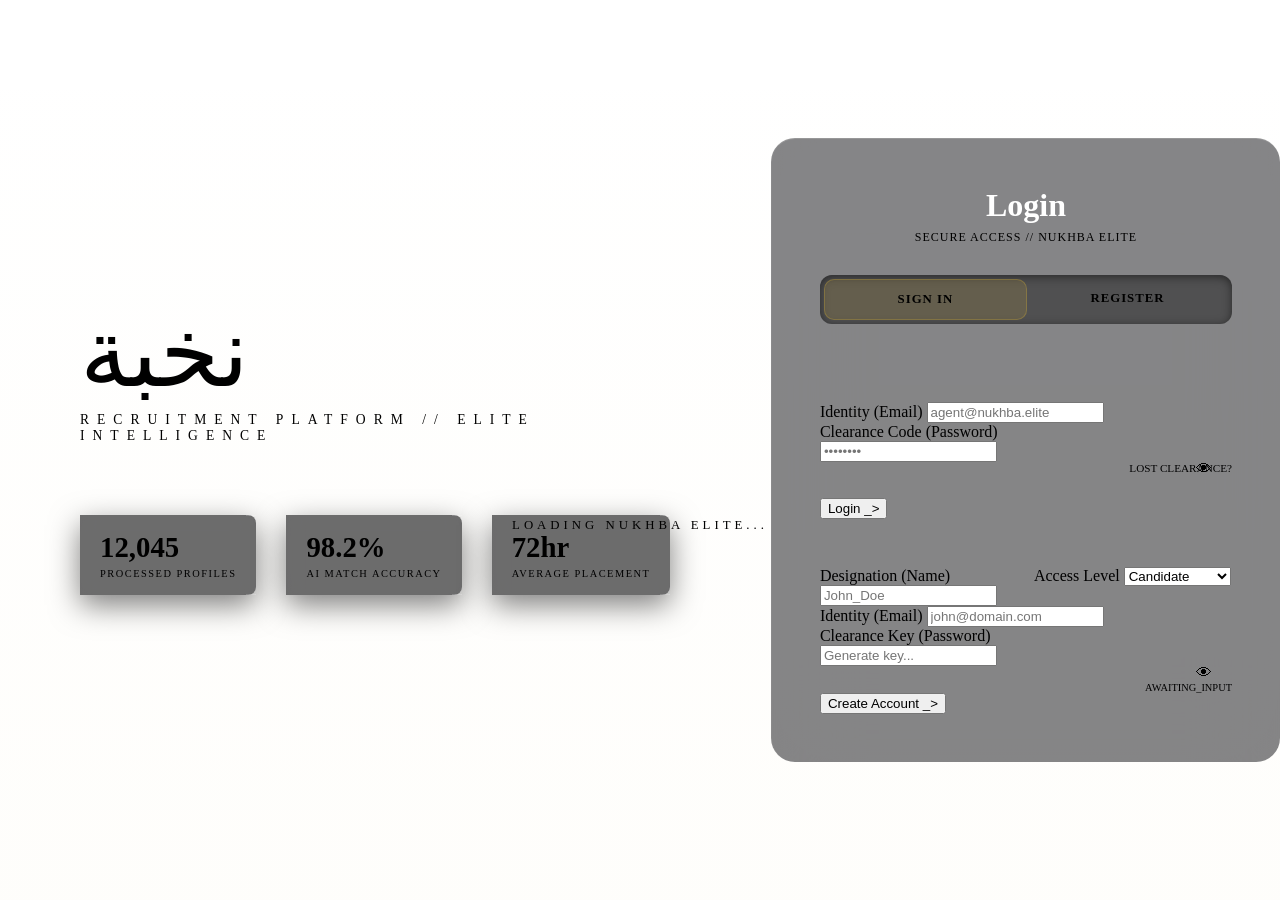
==== commit 999487e3: "Normalize UI labels in Cyber-Luxury theme" ====
--- a/frontend/web/index.html
+++ b/frontend/web/index.html
@@ -3,7 +3,7 @@
 <head>
   <meta charset="UTF-8" />
   <meta name="viewport" content="width=device-width, initial-scale=1.0" />
-  <title>Nukhba Elite — Login</title>
+  <title>Nukhba Elite — HUD Initializing...</title>
   <meta name="description" content="Nukhba Elite Recruitment — the world's most sophisticated talent intelligence platform. Sign in or create your elite account." />
   <link rel="stylesheet" href="/web/css/style.css" />
   <!-- Google Identity Services -->
@@ -224,7 +224,7 @@
   <!-- ═══ LEFT PANEL ═══ -->
   <div class="split-left">
     <div class="brand-arabic">نخبة</div>
-    <div class="brand-en">RECRUITMENT // ELITE_INTELLIGENCE</div>
+    <div class="brand-en">Recruitment Platform // Elite Intelligence</div>
     <div class="left-divider"></div>
 
     <div class="stats-hud">
@@ -249,7 +249,7 @@
     <div class="auth-pod">
       <div class="form-header" id="form-title-area">
         <div class="form-title">Login</div>
-        <div class="form-desc text-dim">SECURE // ACCESS_GRANTED</div>
+        <div class="form-desc text-dim">Secure Access // Nukhba Elite</div>
       </div>
 
       <!-- Tab Bar -->
@@ -261,15 +261,15 @@
       <!-- ── SIGN IN PANEL ── -->
       <div id="panel-signin" class="panel-enter">
         <div class="google-btn-container" id="google-signin-btn"></div>
-        <div class="or-divider">OR // EMAIL</div>
+        <div class="or-divider">SYS_OVERRIDE // EMAIL</div>
 
         <div class="form-group">
-          <label>Email Address</label>
+          <label>Identity (Email)</label>
           <input type="email" id="login-email" placeholder="agent@nukhba.elite" autocomplete="email" />
         </div>
 
         <div class="form-group">
-          <label>Password</label>
+          <label>Clearance Code (Password)</label>
           <div class="pwd-wrap">
             <input type="password" id="login-password" placeholder="••••••••" autocomplete="current-password" />
             <button class="pwd-toggle" onclick="togglePwd('login-password',this)" title="Decrypt">👁</button>
@@ -278,9 +278,10 @@
 
         <div style="display:flex;justify-content:flex-end;margin-bottom:24px">
           <span style="font-size:.7rem;font-family:var(--font-mono);color:var(--gold);cursor:pointer;text-transform:uppercase"
-                onclick="showToast('Initiating reset protocol... contact system admin','info')">Forgot Password?</span>
-        </div>
-
+                onclick="showToast('Initiating reset protocol... contact system admin','info')">Lost Clearance?</span>
+        </div>
+
+        <button class="btn btn-primary w-full" id="btn-login" onclick="doLogin()">
           Login <span style="font-family:var(--font-mono)">_&gt;</span>
         </button>
       </div>
@@ -288,11 +289,11 @@
       <!-- ── REGISTER PANEL ── -->
       <div id="panel-register" class="hidden panel-enter">
         <div class="google-btn-container" id="google-register-btn"></div>
-        <div class="or-divider">OR // EMAIL</div>
+        <div class="or-divider">NEW_NODE // EMAIL</div>
 
         <div class="form-cols-2">
           <div class="form-group">
-            <label>Full Name</label>
+            <label>Designation (Name)</label>
             <input type="text" id="reg-name" placeholder="John_Doe" autocomplete="name" />
           </div>
           <div class="form-group">
@@ -305,12 +306,12 @@
         </div>
 
         <div class="form-group">
-          <label>Email Address</label>
+          <label>Identity (Email)</label>
           <input type="email" id="reg-email" placeholder="john@domain.com" autocomplete="email" />
         </div>
 
         <div class="form-group">
-          <label>Password</label>
+          <label>Clearance Key (Password)</label>
           <div class="pwd-wrap">
             <input type="password" id="reg-password" placeholder="Generate key..."
                    oninput="updateStrength(this.value)" autocomplete="new-password" />
@@ -320,9 +321,10 @@
             <div class="strength-seg" id="s1"></div><div class="strength-seg" id="s2"></div>
             <div class="strength-seg" id="s3"></div><div class="strength-seg" id="s4"></div>
           </div>
-          <div class="strength-text" id="strength-label">Enter Password</div>
-        </div>
-
+          <div class="strength-text" id="strength-label">AWAITING_INPUT</div>
+        </div>
+
+        <button class="btn btn-primary w-full" id="btn-register" onclick="doRegister()">
           Create Account <span style="font-family:var(--font-mono)">_&gt;</span>
         </button>
       </div>
@@ -362,9 +364,9 @@
     tr.classList.toggle('active', tab === 'register');
 
     if (tab === 'signin') {
-      title.innerHTML = '<div class="form-title">Login</div><div class="form-desc text-dim">SECURE // ACCESS_GRANTED</div>';
+      title.innerHTML = '<div class="form-title">Login</div><div class="form-desc text-dim">Secure Access // Nukhba Elite</div>';
     } else {
-      title.innerHTML = '<div class="form-title">New Profile</div><div class="form-desc text-dim">REGISTER // DATABASE</div>';
+      title.innerHTML = '<div class="form-title">New Profile</div><div class="form-desc text-dim">REGISTER_NODE // DATABASE</div>';
       r.classList.add('panel-enter');
     }
   }
